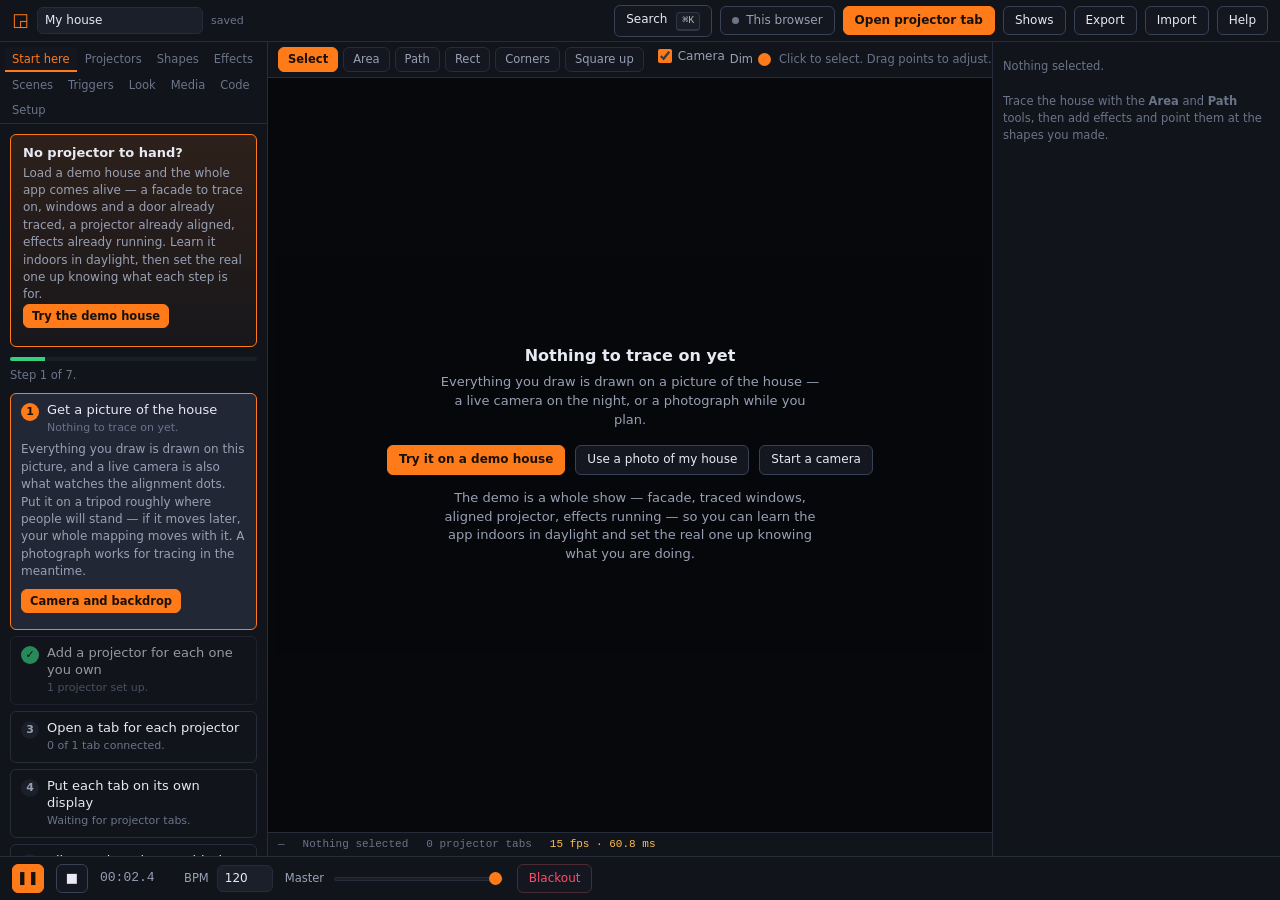
==== index.html @ 7e485ce9 "Unsaved changes to a scene now say so, and ask before going A scene is a saved look, and everything " ====
<!doctype html>
<html lang="en">
  <head>
    <meta charset="utf-8" />
    <meta name="viewport" content="width=device-width, initial-scale=1" />
    <title>Facade Mapper — projection mapping in the browser</title>
    <meta
      name="description"
      content="Browser-based projection mapping for buildings. Multiple projectors via tabs, camera auto-alignment, programmable effects and path animations."
    />
    <link rel="icon" href="data:image/svg+xml,<svg xmlns='http://www.w3.org/2000/svg' viewBox='0 0 100 100'><text y='.9em' font-size='90'>🎃</text></svg>" />
    <link rel="stylesheet" href="css/base.css" />
    <link rel="stylesheet" href="css/control.css" />
  </head>
  <body class="control-body">
    <header class="app-bar">
      <div class="app-bar-left">
        <span class="logo" aria-hidden="true">◲</span>
        <input
          id="projectName"
          class="project-name"
          type="text"
          value="My house"
          aria-label="Show name"
          spellcheck="false"
        />
        <span id="saveState" class="save-state" title="Saved to this browser's local storage">saved</span>
      </div>

      <div class="app-bar-right">
        <button type="button" id="btnPalette" class="btn" title="Search everything (Ctrl+K)">
          Search <kbd class="kbd-hint">⌘K</kbd>
        </button>
        <button type="button" id="btnLink" class="btn link-pill" data-link="checking" title="Bring a phone or a second laptop onto this show">
          <span class="link-dot" aria-hidden="true"></span><span id="linkLabel">Devices</span>
        </button>
        <button type="button" id="btnOpenProjector" class="btn primary">Open projector tab</button>
        <button type="button" id="btnShows" class="btn">Shows</button>
        <button type="button" id="btnExport" class="btn">Export</button>
        <button type="button" id="btnImport" class="btn">Import</button>
        <button type="button" id="btnHelp" class="btn">Help</button>
        <input type="file" id="importFile" accept=".json,application/json" hidden />
      </div>
    </header>

    <main class="workspace">
      <!-- ---------------------------------------------------------- -->
      <aside class="panel panel-left" id="leftPanel">
        <nav class="panel-tabs" role="tablist" aria-label="Editor sections">
          <button type="button" class="panel-tab active" data-panel="start" role="tab">Start here</button>
          <button type="button" class="panel-tab" data-panel="projectors" role="tab">Projectors</button>
          <button type="button" class="panel-tab" data-panel="shapes" role="tab">Shapes</button>
          <button type="button" class="panel-tab" data-panel="layers" role="tab">Effects</button>
          <button type="button" class="panel-tab" data-panel="scenes" role="tab">Scenes</button>
          <button type="button" class="panel-tab" data-panel="triggers" role="tab">Triggers</button>
          <button type="button" class="panel-tab" data-panel="look" role="tab">Look</button>
          <button type="button" class="panel-tab" data-panel="media" role="tab">Media</button>
          <button type="button" class="panel-tab" data-panel="code" role="tab">Code</button>
          <button type="button" class="panel-tab" data-panel="settings" role="tab">Setup</button>
        </nav>

        <div class="panel-body">
          <section class="panel-page active" data-page="start">
            <div id="setupGuide" class="setup-guide"></div>
          </section>

          <section class="panel-page" data-page="projectors">
            <div class="panel-actions">
              <button type="button" class="btn small" id="btnAddProjector">Add projector</button>
              <button type="button" class="btn small" id="btnRollCall">Refresh tabs</button>
              <button type="button" class="btn small" id="btnAutoBlend" hidden>Blend overlaps</button>
            </div>
            <div id="projectorList" class="list"></div>
            <div class="panel-note" id="calibrationNote"></div>
          </section>

          <section class="panel-page" data-page="shapes">
            <div class="panel-actions">
              <button type="button" class="btn small" id="btnAddRect">Rectangle</button>
              <button type="button" class="btn small" id="btnDuplicateShape">Duplicate</button>
              <button type="button" class="btn small danger" id="btnDeleteShape">Delete</button>
            </div>
            <div class="filter-row">
              <input type="search" id="shapeFilter" placeholder="Filter shapes or tags…" aria-label="Filter shapes" />
            </div>
            <div id="shapeList" class="list"></div>
          </section>

          <section class="panel-page" data-page="layers">
            <div class="panel-actions">
              <button type="button" class="btn small primary" id="btnAddLayer">Add effect</button>
              <button type="button" class="btn small" id="btnDuplicateLayer">Duplicate</button>
              <button type="button" class="btn small danger" id="btnDeleteLayer">Delete</button>
              <button type="button" class="btn small danger" id="btnClearLayers">Clear all</button>
            </div>
            <div class="panel-actions" id="presetActions"></div>
            <p class="panel-note">
              Click to select, <kbd>Ctrl</kbd>-click to add, <kbd>Shift</kbd>-click for a range,
              <kbd>Backspace</kbd> to delete them.
            </p>
            <div id="layerList" class="list"></div>
          </section>

          <section class="panel-page" data-page="scenes">
            <div class="panel-actions">
              <button type="button" class="btn small primary" id="btnCaptureScene">Save current as scene</button>
            </div>
            <div id="sceneList" class="list"></div>
            <h3 class="panel-heading">Unattended playlist</h3>
            <div id="playlist" class="list compact"></div>
            <div class="panel-actions">
              <button type="button" class="btn small" id="btnPlaylistAdd">Add scene to playlist</button>
              <label class="inline-check"><input type="checkbox" id="playlistLoop" checked /> Loop</label>
              <label class="inline-check"><input type="checkbox" id="playlistShuffle" /> Shuffle</label>
            </div>
            <button type="button" class="btn" id="btnRunShow">Run show</button>
          </section>

          <section class="panel-page" data-page="triggers">
            <p class="panel-note">
              A trigger jumps to a scene, holds it for a few seconds and then puts back whatever was
              playing. Point <strong>motion</strong> at the path and the house reacts when somebody
              walks up it.
            </p>
            <div class="panel-actions">
              <button type="button" class="btn small primary" id="btnAddTrigger">Add trigger</button>
              <button type="button" class="btn small danger" id="btnDeleteTrigger">Delete</button>
            </div>
            <div id="triggerList" class="list"></div>
            <div id="motionStatus" class="panel-note"></div>
          </section>

          <section class="panel-page" data-page="look">
            <p class="panel-note">
              Bloom and grading are applied by every projector identically, after all the effects.
              This is what makes light look like it is falling on brickwork rather than pasted onto it.
            </p>
            <h3 class="panel-heading">Presets</h3>
            <div class="panel-actions" id="gradePresets"></div>
            <div id="gradeControls"></div>
          </section>

          <section class="panel-page" data-page="media">
            <div class="panel-actions">
              <button type="button" class="btn small primary" id="btnAddMedia">Add video, image or sound…</button>
              <input type="file" id="mediaFile" accept="video/*,image/*,audio/*" multiple hidden />
            </div>
            <p class="panel-note">
              Files stay on this machine, stored in the browser. Every projector tab reads video and
              images from the same local store, so nothing is uploaded and nothing is re-encoded.
              Sounds play from this tab only — pick them from a trigger.
            </p>
            <div id="mediaList" class="list"></div>
            <div id="storageInfo" class="panel-note"></div>
          </section>

          <section class="panel-page" data-page="code">
            <div class="panel-actions">
              <button type="button" class="btn small primary" id="btnNewEffect">New effect</button>
              <button type="button" class="btn small" id="btnDeleteEffect">Delete</button>
              <button type="button" class="btn small" id="btnEffectDocs">API reference</button>
            </div>
            <select id="effectPicker" class="select-full" aria-label="Custom effect"></select>
            <div class="code-wrap">
              <div class="code-gutter" id="codeGutter" aria-hidden="true"></div>
              <textarea
                id="codeEditor"
                class="code-editor"
                spellcheck="false"
                autocomplete="off"
                autocapitalize="off"
                aria-label="Effect source code"
              ></textarea>
            </div>
            <div class="code-status" id="codeStatus"></div>
            <div class="panel-actions">
              <button type="button" class="btn small primary" id="btnApplyCode">Apply (Ctrl+Enter)</button>
              <span class="panel-note inline" id="codeHint">Changes go live in every projector tab.</span>
            </div>
          </section>

          <section class="panel-page" data-page="settings">
            <h3 class="panel-heading">Camera</h3>
            <select id="cameraSelect" class="select-full" aria-label="Camera"></select>
            <div class="panel-actions">
              <button type="button" class="btn small primary" id="btnStartCamera">Start camera</button>
              <button type="button" class="btn small" id="btnStopCamera">Stop</button>
            </div>
            <div class="panel-actions">
              <button type="button" class="btn small" id="btnFreeze">Capture still to trace</button>
              <button type="button" class="btn small" id="btnClearStill">Clear still</button>
            </div>
            <div id="cameraInfo" class="panel-note"></div>

            <h3 class="panel-heading">Backdrop</h3>
            <p class="panel-note">
              No camera to hand? Trace on a photograph instead. Take it from where the camera will
              stand on the night and the shapes will land close enough to nudge into place.
            </p>
            <div class="panel-actions">
              <button type="button" class="btn small" id="btnUsePhoto">Use a photo of the house…</button>
              <input type="file" id="photoFile" accept="image/*" hidden />
            </div>

            <h3 class="panel-heading">Square up the wall</h3>
            <p class="panel-note">
              The camera sees the wall at an angle, and anything the app generates — brickwork,
              grids, anything that tiles — inherits that angle. Mark something you know is
              rectangular and say what shape it really is, and generated texture becomes uniform
              on the building instead of on the picture.
            </p>
            <div class="panel-actions">
              <button type="button" class="btn small" id="btnSquareWall">Mark a rectangle…</button>
              <button type="button" class="btn small danger" id="btnClearSquare" hidden>Remove</button>
            </div>
            <div id="squareFields" hidden>
              <label class="field"><span>Width</span><input type="number" id="squareW" min="0.01" step="0.1" value="1" /></label>
              <label class="field"><span>Height</span><input type="number" id="squareH" min="0.01" step="0.1" value="1" /></label>
              <p class="panel-note">
                Any units you like, as long as both are the same — metres, bricks, courses, panes.
                Only the ratio matters.
              </p>
              <div class="panel-actions">
                <button type="button" class="btn small primary" id="btnApplySquare">Apply</button>
                <button type="button" class="btn small" id="btnCancelSquare">Cancel</button>
              </div>
            </div>
            <div id="squareNote" class="panel-note"></div>

            <h3 class="panel-heading">Depth scan</h3>
            <p class="panel-note">
              Walk round the front of the house with a scanning app — Polycam, Scaniverse,
              anything that exports a .glb — and the app can find the windows itself and light
              the building’s real surface instead of painting on it. Export with compression
              turned off.
            </p>
            <div class="panel-actions">
              <button type="button" class="btn small" id="btnImportScan">Import a 3D scan…</button>
              <input type="file" id="scanFile" accept=".glb,.gltf,model/gltf-binary,model/gltf+json" hidden />
              <button type="button" class="btn small danger" id="btnClearScan" hidden>Remove</button>
            </div>
            <div id="scanFields" hidden>
              <div class="panel-actions">
                <button type="button" class="btn small" id="btnPlaceScan">Place it on the camera view…</button>
              </div>
              <div id="scanPlaceFields" hidden>
                <p class="panel-note">
                  Point at the same thing in both pictures. The scan’s own corners are blank
                  render and sky with nothing to line them up against, and a scan that stops
                  short of the roof has its top edge across the middle of the house — so
                  features are the only reliable thing to aim at.
                </p>
                <p id="scanPlaceStep" class="panel-note"></p>
                <div class="panel-actions">
                  <button type="button" class="btn small" id="btnScanAddPair">Point at a feature</button>
                  <button type="button" class="btn small" id="btnScanUndoPair" hidden>Undo last</button>
                </div>
                <div class="panel-actions">
                  <button type="button" class="btn small primary" id="btnApplyScanPlace">Apply</button>
                  <button type="button" class="btn small" id="btnCancelScanPlace">Cancel</button>
                </div>
              </div>
              <label class="field">
                <span>Relief</span>
                <input type="range" id="scanThreshold" min="4" max="90" step="1" value="20" />
              </label>
              <p class="panel-note">
                How far out of the wall something has to stand before it counts as a feature,
                in millimetres. Twenty clears brickwork and render; a window reveal gives you
                fifty to a hundred.
              </p>
              <div class="panel-actions">
                <button type="button" class="btn small primary" id="btnTraceScan">Trace shapes from the scan</button>
              </div>
            </div>
            <div id="scanNote" class="panel-note"></div>

            <h3 class="panel-heading">The sound of the show</h3>
            <p class="panel-note">
              Water lapping, legs skittering, thunder on the flash. Synthesised
              from whatever layers are on, and played here — this is the machine
              with the speakers. Each layer's own level is under it in the
              inspector and on the remote; where several layers make the same
              noise, one of them carries it and holds the fader.
            </p>
            <label class="inline-check"><input type="checkbox" id="soundEnabled" /> Play the ambience</label>
            <label class="field"><span>Volume</span><input type="range" id="soundMaster" min="0" max="1" step="0.01" value="0.7" /></label>

            <h3 class="panel-heading">Audio reactivity</h3>
            <label class="inline-check"><input type="checkbox" id="audioEnabled" /> Use microphone</label>
            <label class="field"><span>Gain</span><input type="range" id="audioGain" min="0.1" max="8" step="0.1" value="1" /></label>
            <div id="audioMeter" class="meter"><span></span></div>

            <h3 class="panel-heading">Display</h3>
            <label class="inline-check"><input type="checkbox" id="showSafeArea" checked /> Show projector coverage outlines</label>
            <label class="inline-check"><input type="checkbox" id="showShapeNames" checked /> Show shape names</label>
            <label class="inline-check"><input type="checkbox" id="showPreviewRender" checked /> Show effects in preview</label>

            <h3 class="panel-heading">Nightly schedule</h3>
            <label class="inline-check"><input type="checkbox" id="scheduleEnabled" /> Run to a schedule</label>
            <label class="field"><span>On at</span><input type="text" id="scheduleOn" value="18:00" placeholder="18:00" /></label>
            <label class="field"><span>Off at</span><input type="text" id="scheduleOff" value="22:30" placeholder="22:30" /></label>
            <div class="tag-picker" id="scheduleDays"></div>
            <div id="scheduleNote" class="panel-note"></div>

            <h3 class="panel-heading">Storage</h3>
            <div id="storageDetail" class="panel-note"></div>
            <div class="panel-actions">
              <button type="button" class="btn small danger" id="btnResetProject">Start a new show</button>
            </div>
          </section>
        </div>
      </aside>

      <!-- ---------------------------------------------------------- -->
      <section class="stage">
        <div class="stage-toolbar">
          <div class="tool-group" role="group" aria-label="Tools">
            <button type="button" class="tool active" data-tool="select" title="Select and edit (V)">Select</button>
            <button type="button" class="tool" data-tool="polygon" title="Draw a closed area (P)">Area</button>
            <button type="button" class="tool" data-tool="path" title="Draw an open path (L)">Path</button>
            <button type="button" class="tool" data-tool="rect" title="Drag a rectangle (R)">Rect</button>
            <button type="button" class="tool" data-tool="corners" title="Set projector corners by hand (C)">Corners</button>
            <button type="button" class="tool" data-tool="square" title="Square up the wall (W)">Square up</button>
          </div>
          <div class="tool-group">
            <label class="inline-check" title="Show the live camera instead of the captured still"><input type="checkbox" id="toggleCamera" checked /> Camera</label>
            <label class="field inline"><span>Dim</span><input type="range" id="cameraDim" min="0" max="1" step="0.01" value="0.45" /></label>
          </div>
          <div class="tool-group right">
            <span id="stageHint" class="stage-hint"></span>
          </div>
        </div>

        <div class="stage-canvas-wrap" id="stageWrap">
          <canvas id="stage"></canvas>
          <div id="stageEmpty" class="stage-empty">
            <h2>Nothing to trace on yet</h2>
            <p>
              Everything you draw is drawn on a picture of the house — a live camera on the night, or
              a photograph while you plan.
            </p>
            <div class="stage-empty-actions">
              <button type="button" class="btn primary" id="btnEmptyDemo">Try it on a demo house</button>
              <button type="button" class="btn" id="btnEmptyPhoto">Use a photo of my house</button>
              <button type="button" class="btn" id="btnEmptyCamera">Start a camera</button>
            </div>
            <p class="muted">
              The demo is a whole show — facade, traced windows, aligned projector, effects running —
              so you can learn the app indoors in daylight and set the real one up knowing what you
              are doing.
            </p>
          </div>
        </div>

        <div class="stage-status">
          <span id="stageCoords">—</span>
          <span id="stageSelection">Nothing selected</span>
          <span id="stagePeers">0 projector tabs</span>
          <span id="stageFps" title="Preview frame rate and the time the render itself takes">—</span>
        </div>
      </section>

      <!-- ---------------------------------------------------------- -->
      <aside class="panel panel-right">
        <div class="panel-body" id="inspector">
          <p class="panel-note">Select a shape, effect or projector to edit it.</p>
        </div>
      </aside>
    </main>

    <footer class="transport">
      <button type="button" class="btn transport-btn" id="btnPlay" title="Play / pause (Space)">▶</button>
      <button type="button" class="btn transport-btn" id="btnStop" title="Stop and rewind">■</button>
      <span class="time" id="showTime">00:00.0</span>
      <label class="field inline"><span>BPM</span><input type="number" id="bpm" min="20" max="300" step="1" value="120" /></label>
      <label class="field inline grow"><span>Master</span><input type="range" id="master" min="0" max="1" step="0.01" value="1" /></label>
      <button type="button" class="btn danger" id="btnBlackout" title="Blackout everything (B)">Blackout</button>
      <!--
        Only here while there is something to save.

        A scene is a saved look, and everything you do to a layer changes the
        live one away from what was stored. That was visible as a small chip in
        a panel you may not have open, and it went away silently the moment you
        pressed another scene. This is in the transport, where the scene
        buttons already are, so the thing you are about to lose is next to the
        button that would lose it.
      -->
      <button type="button" class="btn primary scene-save" id="btnSaveScene" hidden></button>
      <div class="scene-buttons" id="sceneButtons"></div>
    </footer>

    <!--
      Asked before a scene change throws work away.

      Three answers rather than two, because the useful one is neither "yes"
      nor "no": almost always you meant to keep the changes and simply had not
      pressed anything yet. Escape and the backdrop both mean "stay", which is
      the answer that loses nothing.
    -->
    <dialog id="sceneGuardDialog" class="dialog">
      <div class="dialog-body">
        <h2 id="sceneGuardTitle">Unsaved changes</h2>
        <p id="sceneGuardText"></p>
        <div class="panel-actions">
          <button type="button" class="btn primary" id="btnSceneGuardSave">Save and switch</button>
          <button type="button" class="btn" id="btnSceneGuardDiscard">Switch and lose them</button>
          <button type="button" class="btn" id="btnSceneGuardStay">Stay here</button>
        </div>
      </div>
    </dialog>

    <dialog id="helpDialog" class="dialog dialog-wide">
      <div class="dialog-body" id="helpBody"></div>
      <form method="dialog"><button class="btn">Close</button></form>
    </dialog>

    <dialog id="effectDialog" class="dialog dialog-wide">
      <div class="dialog-body" id="effectDialogBody"></div>
      <form method="dialog" class="dialog-actions"><button class="btn">Close</button></form>
    </dialog>

    <dialog id="linkDialog" class="dialog">
      <h2>Devices</h2>
      <div id="linkBody" class="link-body"></div>
      <form method="dialog" class="dialog-actions"><button class="btn">Close</button></form>
    </dialog>

    <dialog id="showsDialog" class="dialog">
      <h2>Saved shows</h2>
      <div id="showsList" class="list"></div>
      <form method="dialog" class="dialog-actions">
        <button class="btn" value="new" id="btnNewShow" type="button">New show</button>
        <button class="btn">Close</button>
      </form>
    </dialog>

    <dialog id="paletteDialog" class="dialog palette">
      <input
        type="text"
        id="paletteInput"
        class="palette-input"
        placeholder="Add an effect, jump to a shape, black the show out…"
        aria-label="Search commands"
        spellcheck="false"
        autocomplete="off"
      />
      <div id="paletteList" class="palette-list" role="listbox"></div>
      <p class="palette-foot">
        <kbd>↑</kbd><kbd>↓</kbd> to move · <kbd>Enter</kbd> to run · <kbd>Esc</kbd> to close
      </p>
    </dialog>

    <div id="toast" class="toast" hidden></div>

    <script type="module" src="js/control/app.js"></script>
  </body>
</html>
---- css/base.css ----
/* Shared reset, tokens and controls.
   Dark by default and permanently so: this app is used at night, standing
   outside, next to a projector. A light theme would be actively unhelpful. */

:root {
  color-scheme: dark;

  --bg: #0c0e13;
  --bg-raised: #14171f;
  --bg-panel: #11141b;
  --bg-input: #1b1f29;
  --bg-hover: #222735;
  --line: #262c3a;
  --line-strong: #384156;

  --text: #e7eaf2;
  --text-dim: #98a0b4;
  --text-faint: #6b7488;

  --accent: #ff7a18;
  --accent-dim: #b8560f;
  --accent-2: #4cc2ff;
  --good: #35d07f;
  --warn: #ffc14d;
  --bad: #ff4d6a;

  --radius: 6px;
  --radius-lg: 10px;
  --font: system-ui, -apple-system, "Segoe UI", Roboto, "Helvetica Neue", sans-serif;
  --mono: "SF Mono", "Cascadia Mono", ui-monospace, Consolas, "Courier New", monospace;
}

* {
  box-sizing: border-box;
}

/* Several overlays below set `display: grid`, which outranks the user-agent
   rule for [hidden]. Without this they can never actually be hidden. */
[hidden] {
  display: none !important;
}

html,
body {
  margin: 0;
  height: 100%;
}

body {
  background: var(--bg);
  color: var(--text);
  font-family: var(--font);
  font-size: 13px;
  line-height: 1.45;
  overflow: hidden;
}

h1, h2, h3 {
  margin: 0 0 0.5em;
  font-weight: 600;
  line-height: 1.2;
}

h1 { font-size: 20px; }
h2 { font-size: 16px; }
h3 { font-size: 12px; }

p { margin: 0 0 0.75em; }
p:last-child { margin-bottom: 0; }

a { color: var(--accent-2); }

kbd {
  display: inline-block;
  padding: 1px 5px;
  border: 1px solid var(--line-strong);
  border-bottom-width: 2px;
  border-radius: 4px;
  background: var(--bg-input);
  font-family: var(--mono);
  font-size: 11px;
  line-height: 1.4;
}

code {
  font-family: var(--mono);
  font-size: 0.92em;
  background: var(--bg-input);
  padding: 1px 4px;
  border-radius: 3px;
}

pre {
  background: var(--bg-input);
  border: 1px solid var(--line);
  border-radius: var(--radius);
  padding: 10px 12px;
  overflow-x: auto;
  font-family: var(--mono);
  font-size: 11.5px;
  line-height: 1.5;
}

pre code {
  background: none;
  padding: 0;
}

/* ------------------------------------------------------------------ */
/* Buttons                                                             */
/* ------------------------------------------------------------------ */

.btn {
  appearance: none;
  border: 1px solid var(--line-strong);
  background: var(--bg-raised);
  color: var(--text);
  font: inherit;
  font-size: 12px;
  padding: 5px 11px;
  border-radius: var(--radius);
  cursor: pointer;
  white-space: nowrap;
  transition: background 0.12s, border-color 0.12s;
}

.btn:hover:not(:disabled) {
  background: var(--bg-hover);
  border-color: #4a5468;
}

.btn:active:not(:disabled) { transform: translateY(1px); }

.btn:disabled {
  opacity: 0.4;
  cursor: not-allowed;
}

.btn.primary {
  background: var(--accent);
  border-color: var(--accent);
  color: #17110a;
  font-weight: 600;
}

.btn.primary:hover:not(:disabled) { background: #ff8c35; border-color: #ff8c35; }

.btn.danger { color: var(--bad); border-color: #4a2b34; }
.btn.danger:hover:not(:disabled) { background: #2a161c; }

.btn.small { padding: 3px 8px; font-size: 11.5px; }

.btn.active {
  background: var(--accent);
  border-color: var(--accent);
  color: #17110a;
}

/* ------------------------------------------------------------------ */
/* Form controls                                                       */
/* ------------------------------------------------------------------ */

input[type="text"],
input[type="search"],
input[type="number"],
select,
textarea {
  appearance: none;
  background: var(--bg-input);
  border: 1px solid var(--line);
  color: var(--text);
  border-radius: var(--radius);
  font: inherit;
  font-size: 12px;
  padding: 4px 7px;
  width: 100%;
  min-width: 0;
}

input:focus-visible,
select:focus-visible,
textarea:focus-visible,
button:focus-visible {
  outline: 2px solid var(--accent-2);
  outline-offset: 1px;
}

select {
  padding-right: 22px;
  background-image: linear-gradient(45deg, transparent 50%, var(--text-dim) 50%),
    linear-gradient(135deg, var(--text-dim) 50%, transparent 50%);
  background-position: calc(100% - 12px) 52%, calc(100% - 7px) 52%;
  background-size: 5px 5px;
  background-repeat: no-repeat;
}

input[type="color"] {
  appearance: none;
  width: 34px;
  height: 24px;
  padding: 2px;
  border: 1px solid var(--line);
  border-radius: var(--radius);
  background: var(--bg-input);
  cursor: pointer;
}

input[type="color"]::-webkit-color-swatch-wrapper { padding: 0; }
input[type="color"]::-webkit-color-swatch { border: none; border-radius: 3px; }

input[type="range"] {
  appearance: none;
  width: 100%;
  height: 18px;
  background: none;
  cursor: pointer;
}

input[type="range"]::-webkit-slider-runnable-track {
  height: 4px;
  border-radius: 2px;
  background: var(--bg-input);
  border: 1px solid var(--line);
}

input[type="range"]::-webkit-slider-thumb {
  appearance: none;
  width: 13px;
  height: 13px;
  margin-top: -5.5px;
  border-radius: 50%;
  background: var(--accent);
  border: none;
}

input[type="range"]::-moz-range-track {
  height: 4px;
  border-radius: 2px;
  background: var(--bg-input);
  border: 1px solid var(--line);
}

input[type="range"]::-moz-range-thumb {
  width: 13px;
  height: 13px;
  border-radius: 50%;
  background: var(--accent);
  border: none;
}

input[type="checkbox"] {
  accent-color: var(--accent);
  width: 14px;
  height: 14px;
  margin: 0;
}

.field {
  display: flex;
  align-items: center;
  gap: 8px;
  margin-bottom: 6px;
}

.field > span {
  flex: 0 0 92px;
  color: var(--text-dim);
  font-size: 11.5px;
}

.field.inline { margin-bottom: 0; }
.field.inline > span { flex: 0 0 auto; }
.field.grow { flex: 1 1 auto; min-width: 120px; }

.inline-check {
  display: flex;
  align-items: center;
  gap: 6px;
  margin-bottom: 6px;
  color: var(--text-dim);
  font-size: 12px;
  cursor: pointer;
  user-select: none;
}

.select-full { margin-bottom: 8px; }

/* A select that sits in a row of buttons and matches their height. */
.select-inline {
  flex: 1 1 auto;
  min-width: 0;
  padding: 4px 6px;
  font-size: 12px;
}

/* ------------------------------------------------------------------ */
/* Lists                                                               */
/* ------------------------------------------------------------------ */

.list {
  display: flex;
  flex-direction: column;
  gap: 3px;
  margin-bottom: 10px;
}

.list-item {
  display: flex;
  align-items: center;
  gap: 7px;
  padding: 6px 8px;
  background: var(--bg-raised);
  border: 1px solid transparent;
  border-radius: var(--radius);
  cursor: pointer;
  min-height: 30px;
}

.list-item:hover { background: var(--bg-hover); }

.list-item.selected {
  border-color: var(--accent);
  background: #241a11;
}

.list-item .item-title {
  flex: 1 1 auto;
  overflow: hidden;
  text-overflow: ellipsis;
  white-space: nowrap;
}

.list-item .item-sub {
  color: var(--text-faint);
  font-size: 11px;
  white-space: nowrap;
}

.list.compact .list-item { padding: 3px 7px; min-height: 24px; }

.chip {
  display: inline-block;
  padding: 0 6px;
  border-radius: 99px;
  background: var(--bg-input);
  border: 1px solid var(--line);
  color: var(--text-dim);
  font-size: 10.5px;
  line-height: 16px;
}

.chip.on { border-color: var(--accent); color: var(--accent); }
.chip.good { border-color: var(--good); color: var(--good); }
.chip.warn { border-color: var(--warn); color: var(--warn); }
.chip.bad { border-color: var(--bad); color: var(--bad); }

.icon-btn {
  appearance: none;
  background: none;
  border: none;
  color: var(--text-faint);
  cursor: pointer;
  padding: 2px 4px;
  border-radius: 4px;
  font-size: 13px;
  line-height: 1;
}

.icon-btn:hover { color: var(--text); background: var(--bg-input); }
.icon-btn.on { color: var(--accent); }

/* ------------------------------------------------------------------ */
/* Dialog + toast                                                      */
/* ------------------------------------------------------------------ */

.dialog {
  background: var(--bg-panel);
  color: var(--text);
  border: 1px solid var(--line-strong);
  border-radius: var(--radius-lg);
  padding: 18px;
  max-width: min(820px, 92vw);
  max-height: 86vh;
  overflow: auto;
}

.dialog::backdrop { background: rgba(0, 0, 0, 0.65); }

.dialog-actions {
  display: flex;
  gap: 8px;
  justify-content: flex-end;
  margin-top: 12px;
}

.toast {
  position: fixed;
  left: 50%;
  bottom: 64px;
  transform: translateX(-50%);
  background: var(--bg-raised);
  border: 1px solid var(--line-strong);
  border-left: 3px solid var(--accent);
  border-radius: var(--radius);
  padding: 8px 14px;
  max-width: 60vw;
  z-index: 100;
  box-shadow: 0 8px 28px rgba(0, 0, 0, 0.5);
}

.toast.bad { border-left-color: var(--bad); }
.toast.good { border-left-color: var(--good); }

.panel-note {
  color: var(--text-faint);
  font-size: 11.5px;
  line-height: 1.5;
  margin: 6px 0 10px;
}

.panel-note.inline { margin: 0; align-self: center; }

.muted { color: var(--text-faint); }

.meter {
  height: 6px;
  background: var(--bg-input);
  border: 1px solid var(--line);
  border-radius: 3px;
  overflow: hidden;
  margin-bottom: 10px;
}

/*
 * Driven by transform, not width.
 *
 * The microphone updates this thirty times a second, and animating `width`
 * makes each of those a layout of the whole panel. `scaleX` is handled by the
 * compositor and touches neither layout nor paint — the same bar, for none of
 * the cost, on the one screen you are most likely to be watching while you set
 * an audio-reactive effect up.
 */
.meter > span {
  display: block;
  height: 100%;
  width: 100%;
  transform: scaleX(0);
  transform-origin: left center;
  background: linear-gradient(90deg, var(--good), var(--warn), var(--bad));
  transition: transform 0.06s linear;
  will-change: transform;
}

::-webkit-scrollbar { width: 10px; height: 10px; }
::-webkit-scrollbar-track { background: transparent; }
::-webkit-scrollbar-thumb { background: #2b3242; border-radius: 5px; border: 2px solid var(--bg-panel); }
::-webkit-scrollbar-thumb:hover { background: #3a4356; }

/* A status chip in a list row must not push the row into two lines. */
.list-item .chip { flex: none; white-space: nowrap; }
---- css/control.css ----
/* Control tab layout: fixed bars top and bottom, three columns between. */

.control-body {
  display: grid;
  grid-template-rows: 42px 1fr 44px;
  height: 100dvh;
}

/* ------------------------------------------------------------------ */
/* App bar                                                             */
/* ------------------------------------------------------------------ */

.app-bar {
  display: flex;
  align-items: center;
  justify-content: space-between;
  gap: 12px;
  padding: 0 12px;
  background: var(--bg-panel);
  border-bottom: 1px solid var(--line);
}

.app-bar-left,
.app-bar-right {
  display: flex;
  align-items: center;
  gap: 8px;
  min-width: 0;
}

.logo {
  color: var(--accent);
  font-size: 18px;
  line-height: 1;
}

.project-name {
  width: 200px;
  background: transparent;
  border-color: transparent;
  font-weight: 600;
  font-size: 13px;
}

.project-name:hover { border-color: var(--line); }

.save-state {
  color: var(--text-faint);
  font-size: 11px;
  min-width: 60px;
}

.save-state.dirty { color: var(--warn); }

/* ------------------------------------------------------------------ */
/* Workspace                                                           */
/* ------------------------------------------------------------------ */

.workspace {
  display: grid;
  grid-template-columns: 268px 1fr 288px;
  min-height: 0;
  overflow: hidden;
}

.panel {
  display: flex;
  flex-direction: column;
  background: var(--bg-panel);
  min-height: 0;
  overflow: hidden;
}

.panel-left { border-right: 1px solid var(--line); }
.panel-right { border-left: 1px solid var(--line); }

.panel-tabs {
  display: flex;
  flex-wrap: wrap;
  gap: 1px;
  padding: 5px 5px 0;
  border-bottom: 1px solid var(--line);
}

.panel-tab {
  appearance: none;
  border: none;
  background: none;
  color: var(--text-faint);
  font: inherit;
  font-size: 11.5px;
  padding: 4px 7px;
  border-radius: 4px 4px 0 0;
  cursor: pointer;
}

.panel-tab:hover { color: var(--text); background: var(--bg-raised); }

.panel-tab.active {
  color: var(--accent);
  background: var(--bg-raised);
  box-shadow: inset 0 -2px 0 var(--accent);
}

.panel-body {
  flex: 1 1 auto;
  overflow-y: auto;
  padding: 10px;
  min-height: 0;
}

.panel-page { display: none; }
.panel-page.active { display: block; }

.panel-actions {
  display: flex;
  flex-wrap: wrap;
  gap: 5px;
  margin-bottom: 8px;
  align-items: center;
}

.panel-heading {
  color: var(--text-faint);
  text-transform: uppercase;
  letter-spacing: 0.07em;
  font-size: 10.5px;
  margin: 14px 0 6px;
  padding-bottom: 4px;
  border-bottom: 1px solid var(--line);
}

.panel-heading:first-child { margin-top: 0; }

.filter-row { margin-bottom: 8px; }

/* ------------------------------------------------------------------ */
/* Stage                                                               */
/* ------------------------------------------------------------------ */

.stage {
  display: grid;
  grid-template-rows: 36px 1fr 24px;
  min-width: 0;
  min-height: 0;
  background: #07080b;
}

.stage-toolbar {
  display: flex;
  align-items: center;
  gap: 14px;
  padding: 0 10px;
  background: var(--bg-panel);
  border-bottom: 1px solid var(--line);
  overflow-x: auto;
}

.tool-group {
  display: flex;
  align-items: center;
  gap: 5px;
}

.tool-group.right { margin-left: auto; }

.tool {
  appearance: none;
  border: 1px solid var(--line);
  background: var(--bg-raised);
  color: var(--text-dim);
  font: inherit;
  font-size: 11.5px;
  padding: 3px 9px;
  border-radius: var(--radius);
  cursor: pointer;
  white-space: nowrap;
}

.tool:hover { background: var(--bg-hover); color: var(--text); }

.tool.active {
  background: var(--accent);
  border-color: var(--accent);
  color: #17110a;
  font-weight: 600;
}

.stage-hint {
  color: var(--text-faint);
  font-size: 11.5px;
  white-space: nowrap;
}

.stage-canvas-wrap {
  position: relative;
  min-height: 0;
  overflow: hidden;
  display: grid;
  place-items: center;
}

#stage {
  display: block;
  max-width: 100%;
  max-height: 100%;
  cursor: crosshair;
  background: #000;
  touch-action: none;
}

#stage.tool-select { cursor: default; }
#stage.dragging { cursor: grabbing; }

.stage-empty {
  position: absolute;
  inset: 0;
  display: grid;
  align-content: center;
  justify-items: center;
  text-align: center;
  padding: 40px;
  background: rgba(7, 8, 11, 0.92);
  pointer-events: none;
}

.stage-empty p { max-width: 46ch; color: var(--text-dim); }

/* The overlay ignores pointer events so it can never swallow a stray click on
   the canvas; the buttons have to opt back in. */
.stage-empty-actions {
  display: flex;
  flex-wrap: wrap;
  justify-content: center;
  gap: 10px;
  margin: 6px 0 14px;
  pointer-events: auto;
}

.stage-status .warn { color: var(--warn); }

.stage-status {
  display: flex;
  align-items: center;
  gap: 18px;
  padding: 0 10px;
  background: var(--bg-panel);
  border-top: 1px solid var(--line);
  color: var(--text-faint);
  font-size: 11px;
  font-family: var(--mono);
  overflow: hidden;
  white-space: nowrap;
}

/* ------------------------------------------------------------------ */
/* Transport                                                           */
/* ------------------------------------------------------------------ */

.transport {
  display: flex;
  align-items: center;
  gap: 12px;
  padding: 0 12px;
  background: var(--bg-panel);
  border-top: 1px solid var(--line);
  overflow-x: auto;
}

.transport-btn {
  width: 32px;
  padding: 4px 0;
  text-align: center;
  font-size: 13px;
}

.transport .time {
  font-family: var(--mono);
  font-size: 13px;
  min-width: 72px;
  color: var(--text-dim);
}

.transport #bpm { width: 56px; }
.transport .field.grow { max-width: 220px; }

.scene-buttons {
  display: flex;
  gap: 4px;
  margin-left: auto;
  align-items: center;
}

.scene-btn {
  appearance: none;
  border: 1px solid var(--line-strong);
  background: var(--bg-raised);
  color: var(--text-dim);
  font: inherit;
  font-size: 11.5px;
  padding: 3px 9px;
  border-radius: var(--radius);
  cursor: pointer;
  max-width: 150px;
  overflow: hidden;
  text-overflow: ellipsis;
  white-space: nowrap;
}

.scene-btn.active {
  background: var(--accent-2);
  border-color: var(--accent-2);
  color: #06141c;
  font-weight: 600;
}

.scene-btn .hot {
  color: var(--text-faint);
  font-family: var(--mono);
  margin-right: 5px;
}

.scene-btn.active .hot { color: #06141c; }

/**
 * The live scene, changed since it was saved.
 *
 * A dot rather than a word: the buttons are already as wide as they are going
 * to get, and the thing being said is "there is something here", which a dot
 * says at a glance from across a dark garden.
 */
.scene-btn.edited { border-color: var(--warn, #ffb347); }

.scene-btn .edited-dot {
  color: var(--warn, #ffb347);
  margin-left: 5px;
  font-size: 14px;
  line-height: 0;
  vertical-align: middle;
}

.scene-btn.active .edited-dot { color: #06141c; }

/**
 * The save button, which is only ever on screen when pressing it would do
 * something. It sits ahead of the scene buttons, so the thing you are about to
 * lose is next to the button that would lose it.
 */
.scene-save {
  margin-left: auto;
  white-space: nowrap;
  max-width: 220px;
  overflow: hidden;
  text-overflow: ellipsis;
}

/* With the save button up it owns the gap, so the scenes sit beside it. */
.scene-save:not([hidden]) + .scene-buttons { margin-left: 8px; }

/* ------------------------------------------------------------------ */
/* Inspector                                                           */
/* ------------------------------------------------------------------ */

.inspector-title {
  display: flex;
  align-items: center;
  gap: 8px;
  margin-bottom: 10px;
}

.inspector-title input { font-weight: 600; }

.param-row {
  display: grid;
  grid-template-columns: 96px 1fr auto;
  align-items: center;
  gap: 6px;
  margin-bottom: 5px;
}

.param-row > label {
  color: var(--text-dim);
  font-size: 11.5px;
  overflow: hidden;
  text-overflow: ellipsis;
  white-space: nowrap;
}

.param-control {
  display: flex;
  align-items: center;
  gap: 6px;
  min-width: 0;
}

.param-value {
  font-family: var(--mono);
  font-size: 10.5px;
  color: var(--text-faint);
  min-width: 42px;
  text-align: right;
}

.bind-btn {
  appearance: none;
  border: 1px solid var(--line);
  background: var(--bg-input);
  color: var(--text-faint);
  border-radius: 4px;
  font-size: 10px;
  font-family: var(--mono);
  padding: 2px 4px;
  cursor: pointer;
  line-height: 1.3;
}

.bind-btn.bound {
  border-color: var(--accent-2);
  color: var(--accent-2);
}

.binding-editor {
  grid-column: 1 / -1;
  border: 1px solid var(--line-strong);
  border-left: 2px solid var(--accent-2);
  border-radius: var(--radius);
  padding: 8px;
  margin: 2px 0 8px;
  background: var(--bg-raised);
}

.binding-editor .field > span { flex-basis: 78px; }

.binding-expr {
  width: 100%;
  font-family: var(--mono);
  font-size: 11.5px;
  min-height: 46px;
  resize: vertical;
}

.tag-picker {
  display: flex;
  flex-wrap: wrap;
  gap: 4px;
  margin-bottom: 8px;
}

.tag-toggle {
  appearance: none;
  border: 1px solid var(--line);
  background: var(--bg-input);
  color: var(--text-faint);
  border-radius: 99px;
  font: inherit;
  font-size: 10.5px;
  padding: 1px 8px;
  cursor: pointer;
}

.tag-toggle.on {
  border-color: var(--accent);
  color: var(--accent);
  background: #241a11;
}

.target-list {
  max-height: 190px;
  overflow-y: auto;
  border: 1px solid var(--line);
  border-radius: var(--radius);
  padding: 5px;
  margin-bottom: 8px;
}

.calib-progress {
  border: 1px solid var(--line-strong);
  border-radius: var(--radius);
  padding: 8px;
  margin-bottom: 8px;
  background: var(--bg-raised);
}

.calib-bar {
  height: 4px;
  background: var(--bg-input);
  border-radius: 2px;
  overflow: hidden;
  margin-top: 6px;
}

.calib-bar > span {
  display: block;
  height: 100%;
  background: var(--accent);
  width: 0;
  transition: width 0.2s;
}

/* ------------------------------------------------------------------ */
/* Code editor                                                         */
/* ------------------------------------------------------------------ */

.code-wrap {
  display: flex;
  border: 1px solid var(--line);
  border-radius: var(--radius);
  background: var(--bg-input);
  overflow: hidden;
  height: clamp(240px, 42vh, 560px);
  margin-bottom: 6px;
}

.code-gutter {
  flex: 0 0 auto;
  padding: 8px 6px 8px 8px;
  background: #161a22;
  border-right: 1px solid var(--line);
  color: var(--text-faint);
  font-family: var(--mono);
  font-size: 11px;
  line-height: 1.55;
  text-align: right;
  user-select: none;
  overflow: hidden;
  white-space: pre;
}

.code-editor {
  flex: 1 1 auto;
  border: none;
  border-radius: 0;
  background: transparent;
  padding: 8px;
  font-family: var(--mono);
  font-size: 11.5px;
  line-height: 1.55;
  resize: none;
  white-space: pre;
  overflow: auto;
  tab-size: 2;
}

.code-status {
  font-family: var(--mono);
  font-size: 11px;
  color: var(--text-faint);
  margin-bottom: 6px;
  min-height: 16px;
  white-space: pre-wrap;
}

.code-status.bad { color: var(--bad); }
.code-status.good { color: var(--good); }

/* ------------------------------------------------------------------ */
/* Help                                                                */
/* ------------------------------------------------------------------ */

.dialog-body h2 { margin-top: 20px; }
.dialog-body h2:first-child { margin-top: 0; }
.dialog-body h3 { font-size: 13px; margin-top: 14px; color: var(--accent); }
.dialog-body ul { padding-left: 20px; margin: 0 0 10px; }
.dialog-body li { margin-bottom: 4px; }
.dialog-body table { border-collapse: collapse; width: 100%; margin-bottom: 12px; font-size: 12px; }
.dialog-body th,
.dialog-body td { text-align: left; padding: 4px 8px; border-bottom: 1px solid var(--line); vertical-align: top; }
.dialog-body th { color: var(--text-faint); font-weight: 600; }
.dialog-body td code { white-space: nowrap; }

@media (max-width: 1180px) {
  .workspace { grid-template-columns: 236px 1fr 250px; }
}

/* ------------------------------------------------------------------ *
 * Setup walkthrough
 *
 * A checklist rather than a page of instructions. Only the step you are on is
 * expanded; the ones above collapse to a tick, and the ones below stay dim so
 * the eye lands on the one that matters.
 * ------------------------------------------------------------------ */

.setup-guide {
  display: flex;
  flex-direction: column;
  gap: 6px;
}

/* The demo offer, above the checklist: it changes what the checklist means. */
.setup-demo {
  border: 1px solid var(--accent);
  border-radius: var(--radius);
  padding: 10px 12px;
  margin-bottom: 4px;
  background: linear-gradient(180deg, rgba(255, 122, 24, 0.12), rgba(255, 122, 24, 0.03));
}

.setup-demo h3 {
  margin: 0 0 4px;
  font-size: 13px;
}

.setup-demo p {
  margin: 0;
  color: var(--text-dim);
  font-size: 12px;
  line-height: 1.45;
}

.setup-progress .setup-bar {
  height: 4px;
  border-radius: 2px;
  background: var(--bg-input);
  overflow: hidden;
}

.setup-progress .setup-bar span {
  display: block;
  height: 100%;
  background: var(--good);
  transition: width 220ms ease;
}

.setup-progress .panel-note {
  margin: 6px 0 2px;
}

.setup-step {
  border: 1px solid var(--line);
  border-radius: var(--radius);
  padding: 8px 10px;
  background: var(--bg-panel);
}

/* Done but not current: dim, compact, and clickable to go back to it. */
.setup-step.done {
  opacity: 0.62;
  cursor: pointer;
}

.setup-step.done:hover {
  opacity: 1;
  background: var(--bg-hover);
}

.setup-step.current {
  border-color: var(--accent);
  background: var(--bg-hover);
}

.setup-step.warn {
  border-color: var(--warn);
}

.setup-head {
  display: flex;
  align-items: flex-start;
  gap: 8px;
}

.setup-text {
  display: flex;
  flex-direction: column;
  gap: 1px;
  min-width: 0;
}

.setup-mark {
  flex: 0 0 18px;
  margin-top: 1px;
  height: 18px;
  border-radius: 50%;
  display: inline-flex;
  align-items: center;
  justify-content: center;
  font-size: 11px;
  font-weight: 600;
  background: var(--bg-input);
  color: var(--text-dim);
}

.setup-step.done .setup-mark {
  background: var(--good);
  color: #08120c;
}

.setup-step.current .setup-mark {
  background: var(--accent);
  color: #1a0d02;
}

.setup-title {
  font-size: 13px;
  line-height: 1.3;
  color: var(--text);
}

.setup-status {
  font-size: 11px;
  color: var(--text-faint);
}

.setup-step.warn .setup-status {
  color: var(--warn);
}

.setup-why {
  margin: 6px 0 8px;
  font-size: 12px;
  line-height: 1.45;
  color: var(--text-dim);
}

/* ------------------------------------------------------------------ *
 * Name-and-tag prompt, over the stage
 * ------------------------------------------------------------------ */

.shape-namer {
  position: absolute;
  top: 52px;
  left: 50%;
  transform: translateX(-50%);
  z-index: 6;
  width: min(420px, calc(100% - 32px));
  padding: 10px 12px;
  border: 1px solid var(--accent);
  border-radius: var(--radius-lg);
  background: var(--bg-panel);
  box-shadow: 0 12px 32px rgba(0, 0, 0, 0.55);
}

.shape-namer-row {
  display: flex;
  align-items: center;
  gap: 8px;
}

.shape-namer-label {
  flex: 0 0 auto;
  font-size: 12px;
  color: var(--text-dim);
}

.shape-namer-row .input {
  flex: 1 1 auto;
  min-width: 0;
}

.shape-namer .tag-picker {
  margin-top: 8px;
}

.shape-namer .panel-note {
  margin: 8px 0 0;
}

/* ------------------------------------------------------------------ *
 * Effect browser
 * ------------------------------------------------------------------ */

.dialog-wide {
  width: min(1080px, 94vw);
  max-width: none;
}

.effect-search {
  position: sticky;
  top: 0;
  z-index: 2;
  padding-bottom: 10px;
  background: var(--bg-panel);
}

.effect-search .input {
  width: 100%;
}

.effect-group {
  margin: 14px 0 8px;
  font-size: 12px;
  font-weight: 600;
  letter-spacing: 0.04em;
  text-transform: uppercase;
  color: var(--text-faint);
}

.effect-row {
  display: grid;
  grid-template-columns: repeat(auto-fill, minmax(170px, 1fr));
  gap: 10px;
}

.effect-card {
  display: flex;
  flex-direction: column;
  gap: 4px;
  padding: 5px;
  border: 1px solid var(--line);
  border-radius: var(--radius);
  background: #000;
  cursor: pointer;
}

.effect-card:hover {
  border-color: var(--accent-2);
}

.effect-card.current {
  border-color: var(--accent);
}

.effect-thumb {
  width: 100%;
  height: auto;
  display: block;
  border-radius: 3px;
  background: #000;
}

.effect-name {
  font-size: 12px;
  color: var(--text-dim);
  text-align: center;
}

.effect-card:hover .effect-name {
  color: var(--text);
}

/* ------------------------------------------------------------------ *
 * Command palette
 *
 * Anchored near the top rather than centred: the list grows downwards from a
 * fixed point, so the first result never moves as you type. A palette whose
 * top result slides up and down under the cursor is unusable at speed.
 * ------------------------------------------------------------------ */

.palette {
  width: min(620px, 92vw);
  padding: 0;
  overflow: hidden;
  margin-top: 12vh;
}

.palette-input {
  width: 100%;
  box-sizing: border-box;
  padding: 14px 16px;
  border: 0;
  border-bottom: 1px solid var(--line);
  border-radius: 0;
  background: transparent;
  color: var(--text);
  font-size: 15px;
  outline: none;
}

.palette-input::placeholder { color: var(--text-faint); }

.palette-list {
  max-height: min(52vh, 440px);
  overflow-y: auto;
  padding: 6px;
}

.palette-row {
  display: flex;
  align-items: baseline;
  gap: 10px;
  padding: 7px 10px;
  border-radius: var(--radius);
  cursor: pointer;
}

.palette-row.active { background: var(--accent); color: #140b03; }

.palette-group {
  flex: none;
  width: 78px;
  font-size: 10.5px;
  text-transform: uppercase;
  letter-spacing: 0.04em;
  color: var(--text-faint);
}

.palette-row.active .palette-group,
.palette-row.active .palette-detail { color: #140b03; opacity: 0.72; }

.palette-label {
  flex: 1;
  overflow: hidden;
  text-overflow: ellipsis;
  white-space: nowrap;
}

.palette-detail {
  flex: none;
  font-size: 11.5px;
  color: var(--text-faint);
}

.palette-foot {
  margin: 0;
  padding: 8px 14px;
  border-top: 1px solid var(--line);
  font-size: 11px;
  color: var(--text-faint);
}

.palette-foot kbd { margin-right: 3px; }

.kbd-hint {
  margin-left: 5px;
  font-size: 10px;
  opacity: 0.75;
}

/* ------------------------------------------------------------------ *
 * "Why can't I see it?" notes
 * ------------------------------------------------------------------ */

.panel-note.issue {
  border-left: 2px solid var(--line-strong);
  padding-left: 8px;
  margin: 6px 0;
}

.panel-note.issue.warn { border-left-color: var(--warn); color: var(--warn); }
.panel-note.issue.bad { border-left-color: var(--bad); color: var(--bad); }
.panel-note.issue.info { border-left-color: var(--accent-2); }

/* ------------------------------------------------------------------ *
 * Help dialog
 *
 * A tab strip and one scrolling pane, rather than one very long column. The
 * strip is the same control as the left panel's so it needs no explaining, and
 * only the pane scrolls — the tabs stay put, which is the whole point of having
 * them.
 * ------------------------------------------------------------------ */

.dialog-wide .help-tabs {
  position: sticky;
  top: 0;
  z-index: 1;
  background: var(--bg-panel);
  margin: -18px -18px 12px;
  padding: 14px 18px 0;
  border-bottom: 1px solid var(--line);
}

.help-pane {
  max-height: 64vh;
  overflow-y: auto;
  padding: 4px 6px 0 0;
}

.help-pane > h2:first-child { margin-top: 0; }

/* ------------------------------------------------------------------ *
 * The link indicator
 *
 * A pill in the app bar rather than a panel, because the answer it carries is
 * one word — is anything else on this show — and because on a machine with no
 * link server it should read as a piece of status and not as a broken feature.
 * ------------------------------------------------------------------ */

.link-pill {
  display: inline-flex;
  align-items: center;
  gap: 7px;
  color: var(--text-dim);
}

.link-dot {
  width: 7px;
  height: 7px;
  border-radius: 50%;
  background: var(--text-faint);
  flex: none;
}

.link-pill[data-link='linked'] { color: var(--text); }
.link-pill[data-link='linked'] .link-dot {
  background: var(--good);
  /* Faint halo: at a glance across a dark room this is the difference between
     "a dot" and "a lit dot". */
  box-shadow: 0 0 0 3px color-mix(in srgb, var(--good) 22%, transparent);
}
.link-pill[data-link='connecting'] .link-dot { background: var(--warn); animation: link-pulse 1.4s ease-in-out infinite; }
.link-pill[data-link='checking'] .link-dot { background: var(--text-faint); animation: link-pulse 1.4s ease-in-out infinite; }

@keyframes link-pulse {
  50% { opacity: 0.3; }
}

@media (prefers-reduced-motion: reduce) {
  .link-pill .link-dot { animation: none; }
}

.link-body { max-width: 46em; }
.link-body h3 { margin-top: 16px; color: var(--text-dim); text-transform: uppercase; letter-spacing: 0.06em; }

.link-command {
  margin: 0 0 12px;
  padding: 10px 12px;
  background: var(--bg-input);
  border: 1px solid var(--line);
  border-radius: var(--radius);
  font-family: var(--mono);
  font-size: 13px;
  color: var(--accent-2);
}

.link-urls { display: grid; gap: 8px; }

.link-url {
  display: grid;
  gap: 2px;
  padding: 8px 10px;
  background: var(--bg-input);
  border: 1px solid var(--line);
  border-radius: var(--radius);
}

.link-url-what { color: var(--text-faint); font-size: 11px; }

.link-url code {
  font-family: var(--mono);
  font-size: 14px;
  color: var(--accent);
  /* Long enough to wrap on a narrow dialog, and worth wrapping rather than
     truncating — it is meant to be read out loud and typed into a phone. */
  overflow-wrap: anywhere;
  user-select: all;
}

.link-peers { margin-top: 6px; }
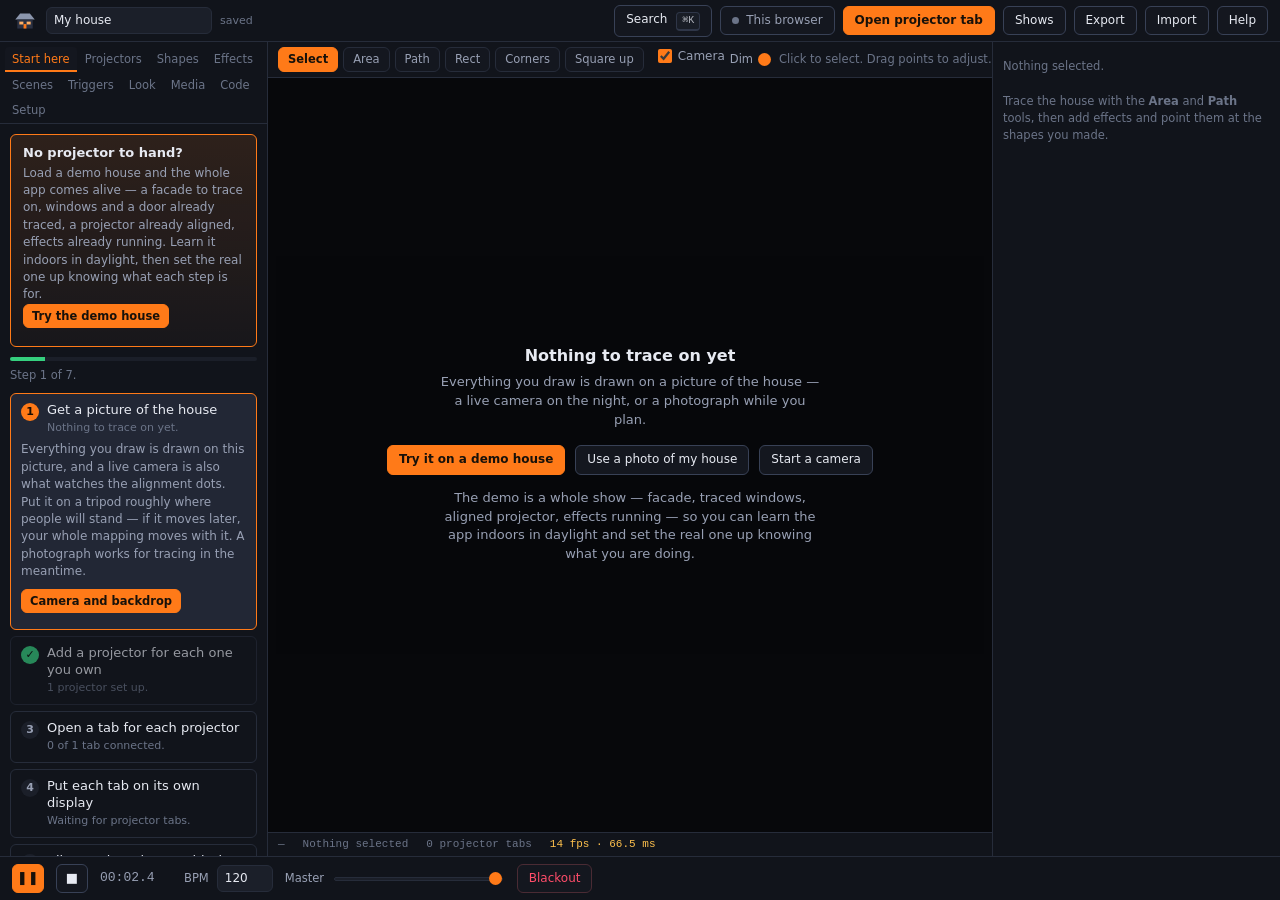
==== commit c9d98899: "A logo whose beam reaches the house, and icons drawn from it The beam in the logo stopped in mid-air" ====
--- a/index.html
+++ b/index.html
@@ -8,14 +8,20 @@
       name="description"
       content="Browser-based projection mapping for buildings. Multiple projectors via tabs, camera auto-alignment, programmable effects and path animations."
     />
-    <link rel="icon" href="data:image/svg+xml,<svg xmlns='http://www.w3.org/2000/svg' viewBox='0 0 100 100'><text y='.9em' font-size='90'>🎃</text></svg>" />
+    <link rel="icon" href="icons/app.svg" type="image/svg+xml" />
     <link rel="stylesheet" href="css/base.css" />
     <link rel="stylesheet" href="css/control.css" />
   </head>
   <body class="control-body">
     <header class="app-bar">
       <div class="app-bar-left">
-        <span class="logo" aria-hidden="true">◲</span>
+        <svg class="logo" viewBox="0 0 32 32" aria-hidden="true">
+          <path d="M4 15.5 L10 8 L22 8 L28 15.5 Z" fill="#8b96ad" />
+          <rect x="6.5" y="15.5" width="19" height="11" fill="#2b3142" />
+          <rect x="9" y="18" width="5" height="3.5" fill="#ffb066" />
+          <rect x="18" y="18" width="5" height="3.5" fill="#ffb066" />
+          <rect x="14.25" y="21" width="3.5" height="5.5" fill="#ff7a18" />
+        </svg>
         <input
           id="projectName"
           class="project-name"
--- a/css/control.css
+++ b/css/control.css
@@ -29,9 +29,10 @@
 }
 
 .logo {
-  color: var(--accent);
-  font-size: 18px;
-  line-height: 1;
+  display: block;
+  flex: none;
+  width: 26px;
+  height: 26px;
 }
 
 .project-name {
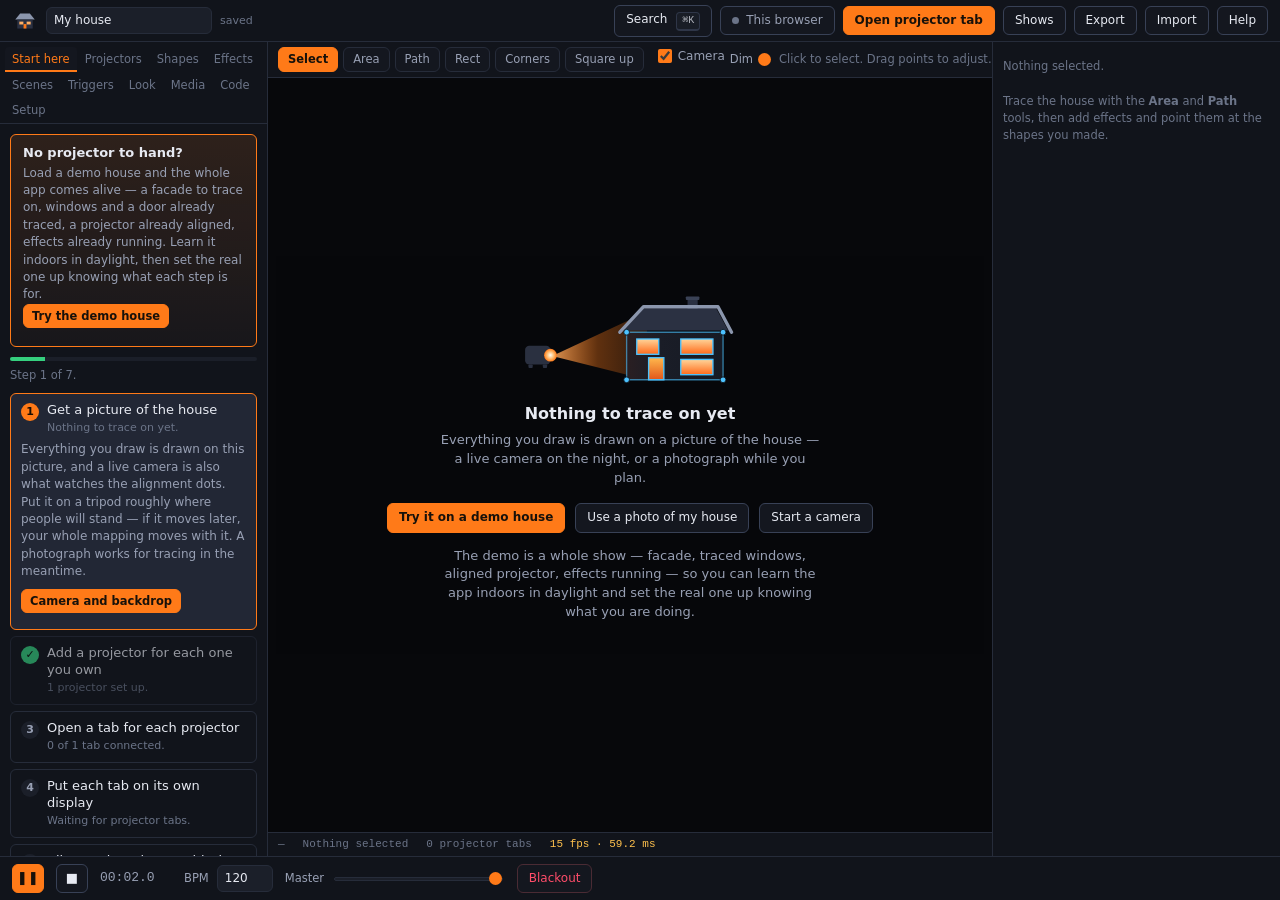
==== commit 360a48b5: "The empty stage opens with the logo The first thing somebody sees on opening the app with nothing lo" ====
--- a/index.html
+++ b/index.html
@@ -341,6 +341,7 @@
         <div class="stage-canvas-wrap" id="stageWrap">
           <canvas id="stage"></canvas>
           <div id="stageEmpty" class="stage-empty">
+            <img class="stage-empty-art" src="docs/assets/logo.svg" alt="" width="260" height="120" />
             <h2>Nothing to trace on yet</h2>
             <p>
               Everything you draw is drawn on a picture of the house — a live camera on the night, or
--- a/css/base.css
+++ b/css/base.css
@@ -323,18 +323,44 @@
   background: #241a11;
 }
 
+/*
+ * The name is what you are scanning the list for, so it is the last thing to
+ * give way. The subtitle used to be unshrinkable — `nowrap` with the default
+ * `min-width: auto` — which made the title the only thing in the row allowed
+ * to shrink, and in a narrow panel it shrank to nothing: a layer list of
+ * "Full-frame Wash · whole frame" rows with the layer's own name, "Night
+ * wash", squeezed out of every one, and the reorder arrows pushed off the end.
+ * Now both ellipsise, the subtitle three times as fast, and the title keeps a
+ * floor.
+ */
 .list-item .item-title {
   flex: 1 1 auto;
+  min-width: 4.5em;
   overflow: hidden;
   text-overflow: ellipsis;
   white-space: nowrap;
 }
 
 .list-item .item-sub {
+  flex: 0 3 auto;
+  min-width: 0;
+  overflow: hidden;
+  text-overflow: ellipsis;
   color: var(--text-faint);
   font-size: 11px;
   white-space: nowrap;
 }
+
+/* A title over its subtitle, for rows with more to say than one line holds. */
+.list-item .item-text {
+  flex: 1 1 auto;
+  min-width: 0;
+  display: flex;
+  flex-direction: column;
+  line-height: 1.3;
+}
+
+.list-item .item-text .item-title { flex: none; min-width: 0; }
 
 .list.compact .list-item { padding: 3px 7px; min-height: 24px; }
 
--- a/css/control.css
+++ b/css/control.css
@@ -226,6 +226,13 @@
 }
 
 .stage-empty p { max-width: 46ch; color: var(--text-dim); }
+
+/* The logo, so the first thing a new visitor sees is what the app is for. */
+.stage-empty-art {
+  width: 220px;
+  height: auto;
+  margin-bottom: 14px;
+}
 
 /* The overlay ignores pointer events so it can never swallow a stray click on
    the canvas; the buttons have to opt back in. */
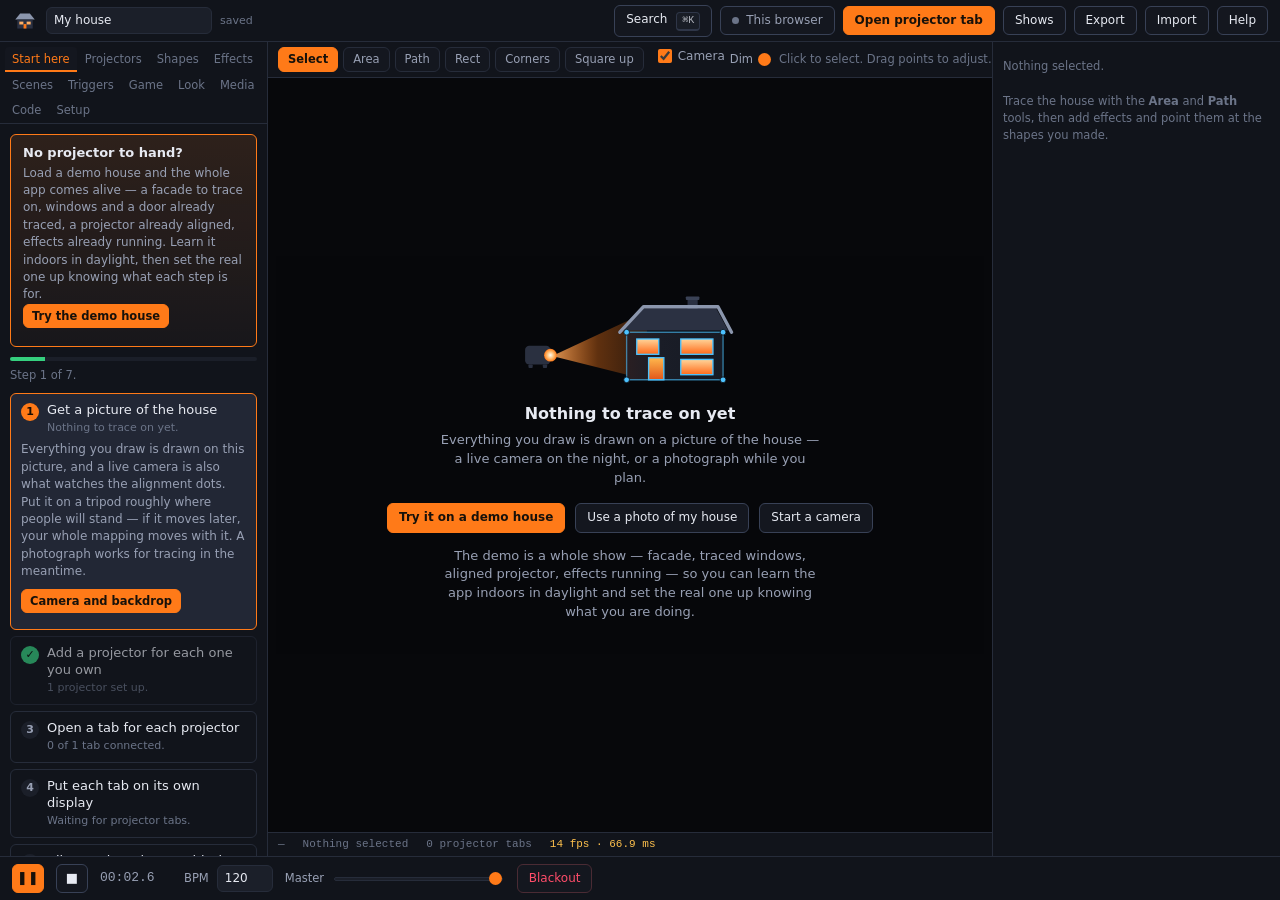
==== commit 6a339e81: "Dare game: state machine, tests, live diagram, Game panel and remote tab Trick-or-treaters press YES" ====
--- a/index.html
+++ b/index.html
@@ -59,6 +59,7 @@
           <button type="button" class="panel-tab" data-panel="layers" role="tab">Effects</button>
           <button type="button" class="panel-tab" data-panel="scenes" role="tab">Scenes</button>
           <button type="button" class="panel-tab" data-panel="triggers" role="tab">Triggers</button>
+          <button type="button" class="panel-tab" data-panel="game" role="tab">Game</button>
           <button type="button" class="panel-tab" data-panel="look" role="tab">Look</button>
           <button type="button" class="panel-tab" data-panel="media" role="tab">Media</button>
           <button type="button" class="panel-tab" data-panel="code" role="tab">Code</button>
@@ -134,6 +135,10 @@
             </div>
             <div id="triggerList" class="list"></div>
             <div id="motionStatus" class="panel-note"></div>
+          </section>
+
+          <section class="panel-page" data-page="game">
+            <div id="gamePanel"></div>
           </section>
 
           <section class="panel-page" data-page="look">
--- a/css/base.css
+++ b/css/base.css
@@ -484,3 +484,65 @@
 
 /* A status chip in a list row must not push the row into two lines. */
 .list-item .chip { flex: none; white-space: nowrap; }
+
+/* ------------------------------------------------------------------ *
+ * The dare game diagram (js/core/gameGraph.js)
+ *
+ * Shared by the control tab's Game panel and the remote. Everything is
+ * dimmed while the game is live except the current state and the ways out of
+ * it, because the question while testing is "what would this button do now?"
+ * ------------------------------------------------------------------ */
+
+.gg {
+  display: block;
+  width: 100%;
+  height: auto;
+  font-family: var(--font);
+  user-select: none;
+}
+
+.gg-zone {
+  fill: var(--text-faint);
+  font-size: 11px;
+  font-weight: 600;
+  letter-spacing: 0.08em;
+}
+.gg-zone-door { fill: var(--accent-2); }
+.gg-zone-rule { stroke: var(--line-strong); stroke-dasharray: 2 4; }
+
+.gg-edge path { fill: none; stroke: var(--line-strong); stroke-width: 1.6; }
+.gg-edge polygon { fill: var(--line-strong); }
+.gg-edge.gg-dim { opacity: 0.35; }
+.gg-edge.gg-off { opacity: 0.18; }
+.gg-edge.gg-off path { stroke-dasharray: 4 4; }
+.gg-edge.gg-live path { stroke: var(--text); stroke-width: 2.2; }
+.gg-edge.gg-live polygon { fill: var(--text); }
+.gg-edge.gg-last path { stroke: var(--accent); stroke-width: 2.6; }
+.gg-edge.gg-last polygon { fill: var(--accent); }
+
+.gg-label rect { fill: var(--bg-panel); stroke: var(--line); }
+.gg-label text { fill: var(--text-dim); font-size: 10.5px; }
+.gg-label.gg-dim { opacity: 0.35; }
+.gg-label.gg-off { opacity: 0.25; }
+.gg-label.gg-live rect { stroke: var(--text); }
+.gg-label.gg-live text { fill: var(--text); font-weight: 600; }
+.gg-label.gg-last rect { stroke: var(--accent); }
+
+.gg-node { cursor: pointer; }
+.gg-node > rect:first-of-type { fill: var(--bg-raised); stroke: var(--line-strong); stroke-width: 1.2; }
+.gg-node .gg-stripe { fill: var(--text-faint); }
+.gg-node.gg-zone-path .gg-stripe { fill: var(--accent); }
+.gg-node.gg-zone-door .gg-stripe { fill: var(--accent-2); }
+.gg-title { fill: var(--text); font-size: 13.5px; font-weight: 600; }
+.gg-sub { fill: var(--text-dim); font-size: 11px; }
+.gg-foot { fill: var(--text-faint); font-size: 10.5px; }
+.gg-node.gg-missing .gg-foot { fill: var(--warn); }
+.gg-node.gg-dim { opacity: 0.45; }
+.gg-node.gg-off { opacity: 0.3; }
+.gg-node.gg-was > rect:first-of-type { stroke: var(--accent-dim); }
+.gg-node.gg-current > rect:first-of-type { fill: #2a1a0c; stroke: var(--accent); stroke-width: 2.4; }
+.gg-node.gg-current .gg-foot { fill: var(--accent); }
+.gg-node:focus { outline: none; }
+.gg-node:focus-visible > rect:first-of-type { stroke: var(--accent-2); stroke-width: 2.4; }
+
+.gg-legend { fill: var(--text-faint); font-size: 11px; }
--- a/css/control.css
+++ b/css/control.css
@@ -1043,3 +1043,96 @@
 }
 
 .link-peers { margin-top: 6px; }
+
+/* ------------------------------------------------------------------ *
+ * Game panel
+ * ------------------------------------------------------------------ */
+
+.game-try .game-btn { min-width: 52px; font-weight: 600; touch-action: none; }
+.game-try .game-yes { border-color: var(--good); color: var(--good); }
+.game-try .game-no { border-color: var(--bad); color: var(--bad); }
+.game-try .game-door { border-color: var(--accent-2); color: var(--accent-2); }
+.game-try .game-treat { border-color: var(--warn); color: var(--warn); }
+.game-try .game-no.held { background: var(--bad); color: var(--bg); }
+
+.game-status {
+  margin: 4px 0 8px;
+  padding: 6px 8px;
+  border: 1px solid var(--line);
+  border-radius: var(--radius);
+  color: var(--text-dim);
+  font-size: 12px;
+}
+.game-status.on { border-color: var(--accent); color: var(--text); }
+
+.game-graph {
+  margin: 4px 0 10px;
+  border: 1px solid var(--line);
+  border-radius: var(--radius);
+  background: var(--bg);
+  overflow: hidden;
+}
+
+/* The panel is narrow and the diagram is wide; enlarged, it floats over the
+   stage at a size you can read, and the panel keeps working beside it. */
+.game-graph.wide {
+  position: fixed;
+  z-index: 40;
+  left: 50%;
+  top: 56px;
+  width: min(1240px, calc(100vw - 32px));
+  transform: translateX(-50%);
+  padding: 8px;
+  box-shadow: 0 12px 40px rgba(0, 0, 0, 0.6);
+}
+
+.game-problems {
+  margin: 0 0 10px;
+  padding: 6px 8px 6px 24px;
+  border: 1px solid var(--warn);
+  border-radius: var(--radius);
+  color: var(--warn);
+  font-size: 11.5px;
+}
+
+.game-section {
+  padding: 4px 6px;
+  margin: 0 -6px 4px;
+  border-radius: var(--radius);
+}
+.game-section.flash { animation: game-flash 1.4s ease-out; }
+@keyframes game-flash {
+  from { background: rgba(255, 122, 24, 0.25); }
+  to { background: transparent; }
+}
+
+.game-slot-head { margin: 6px 0 4px; font-size: 12px; }
+.game-section select,
+.game-rung select { flex: 1 1 auto; min-width: 0; }
+
+.game-button code,
+.game-learn code {
+  flex: 1 1 auto;
+  min-width: 0;
+  overflow: hidden;
+  text-overflow: ellipsis;
+  white-space: nowrap;
+  font-size: 11px;
+  color: var(--text-dim);
+}
+.game-learn .btn { flex: none; }
+
+.game-timing summary { cursor: pointer; color: var(--text-dim); margin: 10px 0 6px; }
+.game-timing input { width: 80px; }
+.game-timing .unit { flex: none; color: var(--text-faint); font-size: 11px; }
+
+.game-log-row {
+  display: flex;
+  gap: 8px;
+  font-size: 11.5px;
+  color: var(--text-faint);
+  padding: 1px 0;
+}
+.game-log-row.acted { color: var(--text); }
+.game-log-row .ago { flex: 0 0 32px; text-align: right; }
+.game-log-row .who { flex: 0 0 90px; overflow: hidden; text-overflow: ellipsis; white-space: nowrap; }
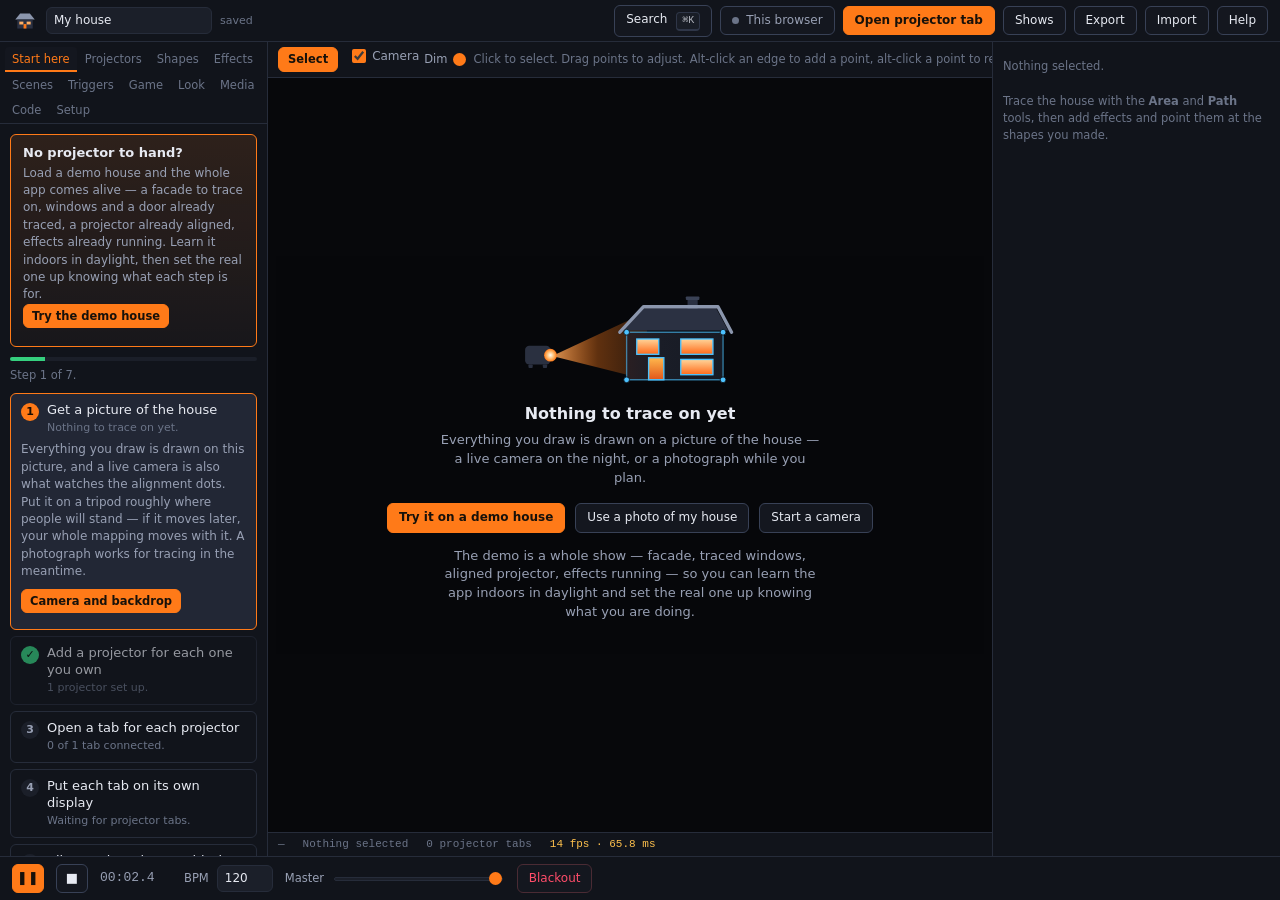
==== commit 77722f6f: "Delete all scenes, and clear everything but the house Scenes gets a Delete all button: every scene g" ====
--- a/index.html
+++ b/index.html
@@ -111,6 +111,7 @@
           <section class="panel-page" data-page="scenes">
             <div class="panel-actions">
               <button type="button" class="btn small primary" id="btnCaptureScene">Save current as scene</button>
+              <button type="button" class="btn small danger" id="btnClearScenes">Delete all</button>
             </div>
             <div id="sceneList" class="list"></div>
             <h3 class="panel-heading">Unattended playlist</h3>
@@ -317,6 +318,7 @@
             <h3 class="panel-heading">Storage</h3>
             <div id="storageDetail" class="panel-note"></div>
             <div class="panel-actions">
+              <button type="button" class="btn small danger" id="btnClearShow" title="Remove every effect, scene, trigger and the game; keep the traced house, projectors, photo and media">Clear everything but the house</button>
               <button type="button" class="btn small danger" id="btnResetProject">Start a new show</button>
             </div>
           </section>
--- a/css/base.css
+++ b/css/base.css
@@ -546,3 +546,6 @@
 .gg-node:focus-visible > rect:first-of-type { stroke: var(--accent-2); stroke-width: 2.4; }
 
 .gg-legend { fill: var(--text-faint); font-size: 11px; }
+.gg-sub.gg-words { fill: #ffb26b; font-style: italic; }
+.gg-node.gg-selected > rect:first-of-type { stroke: var(--accent-2); stroke-width: 2.6; }
+.gg-node:hover > rect:first-of-type { stroke: var(--text-dim); }
--- a/css/control.css
+++ b/css/control.css
@@ -1045,36 +1045,112 @@
 .link-peers { margin-top: 6px; }
 
 /* ------------------------------------------------------------------ *
- * Game panel
+ * Game panel (js/control/gamePanel.js)
+ *
+ * A timeline of the visit: a card per moment, joined by a rail, the live one
+ * lit. Cards on the path have an orange edge and cards at the door a blue one,
+ * the same colours the diagram uses, because that difference — can they read
+ * it from there? — is the one that decides what belongs on the card.
  * ------------------------------------------------------------------ */
 
-.game-try .game-btn { min-width: 52px; font-weight: 600; touch-action: none; }
-.game-try .game-yes { border-color: var(--good); color: var(--good); }
-.game-try .game-no { border-color: var(--bad); color: var(--bad); }
-.game-try .game-door { border-color: var(--accent-2); color: var(--accent-2); }
-.game-try .game-treat { border-color: var(--warn); color: var(--warn); }
-.game-try .game-no.held { background: var(--bad); color: var(--bg); }
-
-.game-status {
-  margin: 4px 0 8px;
+/* The strip along the top stays in view while the timeline scrolls under it,
+   so the buttons that play the game are always one click away. */
+.glive {
+  position: sticky;
+  top: -10px;
+  z-index: 2;
+  margin: -10px -10px 10px;
+  padding: 10px 10px 8px;
+  background: var(--bg-panel);
+  border-bottom: 1px solid var(--line);
+  display: grid;
+  grid-template-columns: auto 1fr;
+  gap: 6px 10px;
+  align-items: center;
+}
+.glive-switch { display: flex; align-items: center; gap: 6px; font-weight: 600; white-space: nowrap; }
+.glive-status { color: var(--text-dim); font-size: 12px; min-width: 0; overflow: hidden; text-overflow: ellipsis; white-space: nowrap; }
+.glive-status.on { color: var(--accent); font-weight: 600; }
+.glive-pad { grid-column: 1 / -1; display: flex; gap: 5px; }
+.glive-pad .btn { flex: 1 1 0; padding: 7px 0; font-weight: 700; letter-spacing: 0.04em; touch-action: none; }
+.glive-pad .game-reset { flex: 0 0 34px; }
+.game-btn.game-yes { border-color: var(--good); color: var(--good); }
+.game-btn.game-no { border-color: var(--bad); color: var(--bad); }
+.game-btn.game-door { border-color: var(--accent-2); color: var(--accent-2); }
+.game-btn.game-no.held { background: var(--bad); color: var(--bg); }
+
+.gstarter {
+  margin: 0 0 12px;
+  padding: 12px;
+  border: 1px solid var(--accent-dim);
+  border-radius: var(--radius-lg);
+  background: linear-gradient(160deg, rgba(255, 122, 24, 0.12), transparent 70%);
+}
+.gstarter strong { font-size: 14px; }
+.gstarter p { margin: 6px 0 10px; color: var(--text-dim); font-size: 12px; line-height: 1.5; }
+.gstarter em { color: var(--text); font-style: normal; }
+.gstarter .btn { width: 100%; padding: 8px; }
+
+.gstep-zone {
+  flex: none;
+  font-size: 9.5px;
+  font-weight: 700;
+  letter-spacing: 0.08em;
+  color: var(--text-faint);
+  cursor: help;
+}
+.gstep-play { flex: none; color: var(--good); }
+
+.gstep-what { display: flex; flex-wrap: wrap; gap: 3px; margin: 0 0 6px; }
+.gstep-what .chip { font-size: 10.5px; padding: 0 6px; }
+
+.gstep-words {
+  display: block;
+  width: 100%;
+  margin: 0 0 6px;
   padding: 6px 8px;
+  resize: vertical;
+  border: 1px solid var(--line-strong);
+  border-radius: var(--radius);
+  background: var(--bg);
+  color: #ffb26b;
+  font-family: Impact, 'Arial Narrow Bold', var(--font);
+  font-size: 15px;
+  letter-spacing: 0.04em;
+  line-height: 1.2;
+  text-align: center;
+}
+.gstep-words:focus { outline: none; border-color: var(--accent); }
+.gstep-warn { margin: -2px 0 6px; color: var(--warn); font-size: 11px; }
+
+.gstep-choose { display: flex; align-items: center; gap: 5px; }
+.gstep-choose > span:first-child { flex: none; color: var(--text-faint); font-size: 11px; }
+.gstep-choose select { flex: 1 1 auto; min-width: 0; font-size: 11.5px; }
+.gstep-choose input[type='number'] { width: 52px; flex: none; }
+.gstep-choose .unit { flex: none; color: var(--text-faint); font-size: 11px; }
+
+
+.game-problems {
+  margin: 0 0 10px;
+  padding: 6px 8px 6px 24px;
+  border: 1px solid var(--warn);
+  border-radius: var(--radius);
+  color: var(--warn);
+  font-size: 11.5px;
+}
+
+.game-fold { margin: 0 0 6px; border-top: 1px solid var(--line); }
+.game-fold summary { cursor: pointer; color: var(--text-dim); padding: 8px 0 6px; font-weight: 600; font-size: 12px; }
+.game-fold-body { padding: 0 0 8px; }
+.gtl-footer { margin-top: 10px; }
+
+.game-graph {
+  margin: 4px 0 6px;
   border: 1px solid var(--line);
   border-radius: var(--radius);
-  color: var(--text-dim);
-  font-size: 12px;
-}
-.game-status.on { border-color: var(--accent); color: var(--text); }
-
-.game-graph {
-  margin: 4px 0 10px;
-  border: 1px solid var(--line);
-  border-radius: var(--radius);
   background: var(--bg);
   overflow: hidden;
 }
-
-/* The panel is narrow and the diagram is wide; enlarged, it floats over the
-   stage at a size you can read, and the panel keeps working beside it. */
 .game-graph.wide {
   position: fixed;
   z-index: 40;
@@ -1086,30 +1162,6 @@
   box-shadow: 0 12px 40px rgba(0, 0, 0, 0.6);
 }
 
-.game-problems {
-  margin: 0 0 10px;
-  padding: 6px 8px 6px 24px;
-  border: 1px solid var(--warn);
-  border-radius: var(--radius);
-  color: var(--warn);
-  font-size: 11.5px;
-}
-
-.game-section {
-  padding: 4px 6px;
-  margin: 0 -6px 4px;
-  border-radius: var(--radius);
-}
-.game-section.flash { animation: game-flash 1.4s ease-out; }
-@keyframes game-flash {
-  from { background: rgba(255, 122, 24, 0.25); }
-  to { background: transparent; }
-}
-
-.game-slot-head { margin: 6px 0 4px; font-size: 12px; }
-.game-section select,
-.game-rung select { flex: 1 1 auto; min-width: 0; }
-
 .game-button code,
 .game-learn code {
   flex: 1 1 auto;
@@ -1121,18 +1173,110 @@
   color: var(--text-dim);
 }
 .game-learn .btn { flex: none; }
-
-.game-timing summary { cursor: pointer; color: var(--text-dim); margin: 10px 0 6px; }
-.game-timing input { width: 80px; }
-.game-timing .unit { flex: none; color: var(--text-faint); font-size: 11px; }
-
-.game-log-row {
-  display: flex;
-  gap: 8px;
-  font-size: 11.5px;
-  color: var(--text-faint);
-  padding: 1px 0;
-}
+.game-fold input[type='number'] { width: 80px; }
+.game-fold .unit { flex: none; color: var(--text-faint); font-size: 11px; }
+
+.game-log-row { display: flex; gap: 8px; font-size: 11.5px; color: var(--text-faint); padding: 1px 0; }
 .game-log-row.acted { color: var(--text); }
 .game-log-row .ago { flex: 0 0 32px; text-align: right; }
 .game-log-row .who { flex: 0 0 90px; overflow: hidden; text-overflow: ellipsis; white-space: nowrap; }
+.gstep-tools { margin-top: 5px; }
+.gstep-spacer { flex: 1 1 auto; }
+@supports (field-sizing: content) {
+  .gstep-words { field-sizing: content; min-height: 2.6em; }
+}
+.glive-rehearse { grid-column: 1 / -1; }
+.glive-rehearse.on { border-color: var(--accent); color: var(--accent); }
+
+/* ------------------------------------------------------------------ *
+ * Game editor (js/control/gameEditor.js): the tree, and the moment
+ * clicked on it, over the stage.
+ * ------------------------------------------------------------------ */
+
+.gopen { margin: 0 0 12px; }
+.gopen-graph { cursor: zoom-in; margin-bottom: 8px; }
+.gopen .btn.primary { width: 100%; padding: 8px; }
+
+.geditor {
+  position: fixed;
+  inset: 16px;
+  z-index: 50;
+  display: flex;
+  flex-direction: column;
+  background: var(--bg-panel);
+  border: 1px solid var(--line-strong);
+  border-radius: var(--radius-lg);
+  box-shadow: 0 20px 60px rgba(0, 0, 0, 0.7);
+  overflow: hidden;
+}
+.geditor-head {
+  display: flex;
+  align-items: center;
+  gap: 12px;
+  padding: 10px 14px;
+  border-bottom: 1px solid var(--line);
+  flex-wrap: wrap;
+}
+.geditor-head strong { font-size: 15px; }
+.geditor-head .glive-status { flex: 1 1 200px; }
+.geditor-head .glive-pad { flex: 0 0 auto; }
+.geditor-head .glive-pad .btn { flex: none; min-width: 64px; padding: 6px 10px; }
+.geditor-head .btn.on { border-color: var(--accent); color: var(--accent); }
+
+.geditor-body { flex: 1 1 auto; min-height: 0; display: grid; grid-template-columns: minmax(0, 1fr) 400px; }
+.geditor-map { overflow: auto; padding: 14px; }
+.geditor-graph { background: var(--bg); border: 1px solid var(--line); border-radius: var(--radius); }
+.geditor-graph .gg-node { cursor: pointer; }
+.geditor-hint { color: var(--text-faint); font-size: 12px; margin: 8px 2px; }
+.geditor-side { overflow-y: auto; padding: 14px 16px 30px; border-left: 1px solid var(--line); background: var(--bg-raised); }
+
+.ge-title { display: flex; align-items: baseline; gap: 10px; }
+.ge-title h2 { margin: 0; font-size: 18px; }
+.ge-title.ge-title.ge-note { color: var(--text-dim); margin: 4px 0 10px; }
+.ge-levels { display: flex; flex-wrap: wrap; gap: 4px; margin-bottom: 10px; }
+.ge-levels .chip { cursor: pointer; }
+
+.ge-section { border-top: 1px solid var(--line); padding: 12px 0 6px; }
+.ge-section h3 { margin: 0 0 6px; font-size: 12px; letter-spacing: 0.06em; text-transform: uppercase; color: var(--text-dim); }
+.ge-help { color: var(--text-faint); font-size: 11.5px; margin: 0 0 8px; }
+
+.ge-beat { display: grid; grid-template-columns: 18px minmax(0, 1fr); gap: 4px 6px; margin-bottom: 8px; }
+.ge-beat-n { color: var(--text-faint); font-weight: 700; padding-top: 8px; text-align: right; }
+.ge-beat .gstep-words { margin: 0; }
+.ge-beat-tools { grid-column: 2; display: flex; align-items: center; gap: 5px; }
+.ge-beat-tools input { width: 60px; }
+.ge-beat-tools .unit { color: var(--text-faint); font-size: 11px; flex: 1 1 auto; }
+
+.ge-ladder { margin-top: 10px; display: grid; gap: 3px; }
+.ge-rung { display: flex; align-items: center; gap: 4px; }
+.ge-rung-name {
+  flex: 1 1 auto;
+  text-align: left;
+  background: none;
+  border: 1px solid transparent;
+  border-radius: var(--radius);
+  color: var(--text-dim);
+  padding: 3px 6px;
+  cursor: pointer;
+}
+.ge-rung.on .ge-rung-name { border-color: var(--accent); color: var(--text); }
+.ge-ladder select { margin-top: 4px; }
+
+.ge-next { list-style: none; margin: 0 0 8px; padding: 0; display: grid; gap: 4px; }
+.ge-next li { display: flex; align-items: center; gap: 6px; }
+.ge-when { flex: 0 1 auto; font-size: 12px; color: var(--text-dim); }
+.ge-when.ev-yes { color: var(--good); font-weight: 700; }
+.ge-when.ev-no, .ge-when.ev-long-no { color: var(--bad); font-weight: 700; }
+.ge-when.ev-door { color: var(--accent-2); font-weight: 700; }
+.ge-when.ev-treat { color: var(--warn); font-weight: 700; }
+.ge-arrow { color: var(--text-faint); }
+.ge-to {
+  background: var(--bg-input);
+  border: 1px solid var(--line-strong);
+  border-radius: 999px;
+  color: var(--text);
+  padding: 2px 10px;
+  cursor: pointer;
+  font-size: 12px;
+}
+.ge-to:hover { border-color: var(--accent-2); }
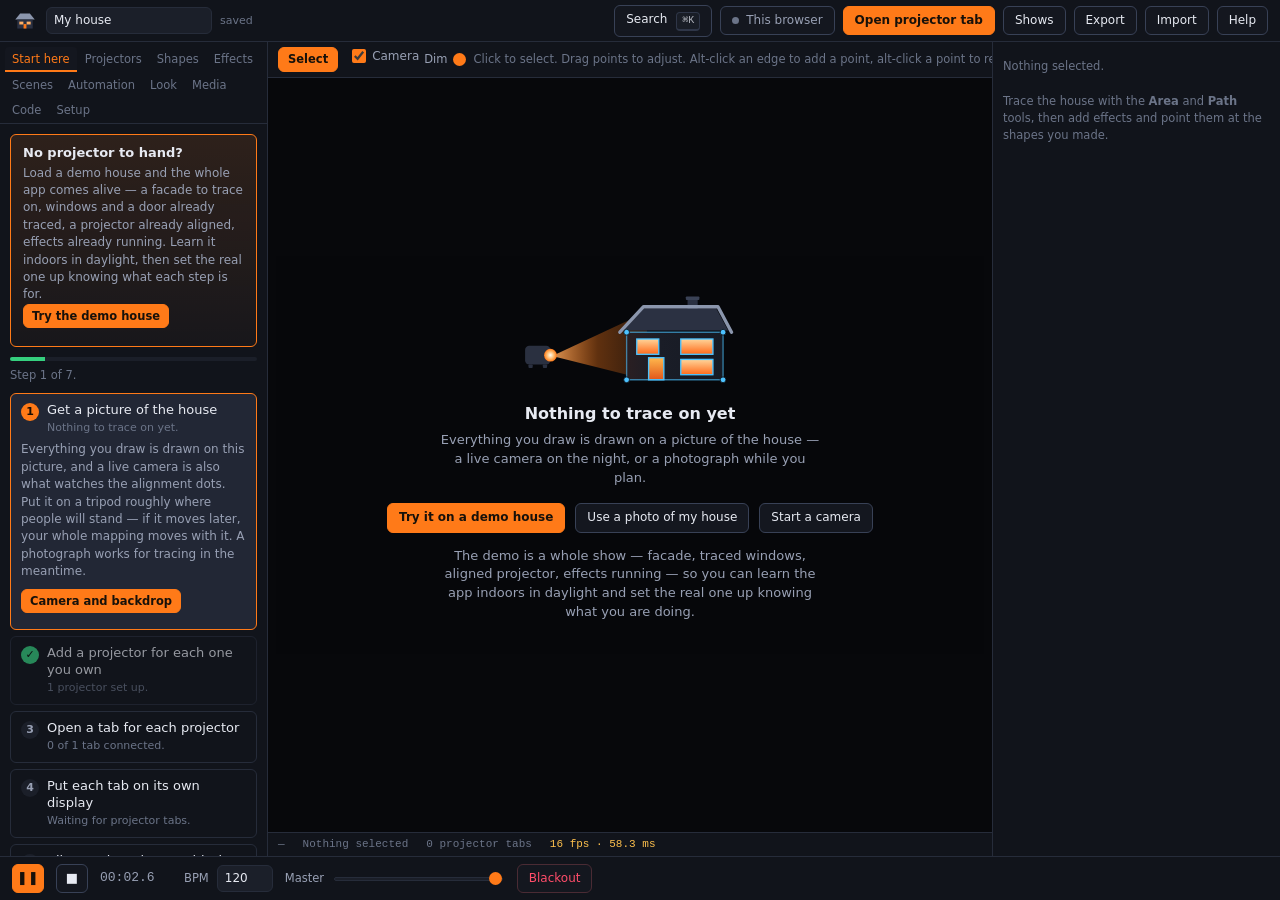
==== commit 6540dbc7: "Automation: steps and transitions instead of the dare game; triggers removed The game becomes a plai" ====
--- a/index.html
+++ b/index.html
@@ -58,8 +58,7 @@
           <button type="button" class="panel-tab" data-panel="shapes" role="tab">Shapes</button>
           <button type="button" class="panel-tab" data-panel="layers" role="tab">Effects</button>
           <button type="button" class="panel-tab" data-panel="scenes" role="tab">Scenes</button>
-          <button type="button" class="panel-tab" data-panel="triggers" role="tab">Triggers</button>
-          <button type="button" class="panel-tab" data-panel="game" role="tab">Game</button>
+          <button type="button" class="panel-tab" data-panel="game" role="tab">Automation</button>
           <button type="button" class="panel-tab" data-panel="look" role="tab">Look</button>
           <button type="button" class="panel-tab" data-panel="media" role="tab">Media</button>
           <button type="button" class="panel-tab" data-panel="code" role="tab">Code</button>
@@ -124,20 +123,6 @@
             <button type="button" class="btn" id="btnRunShow">Run show</button>
           </section>
 
-          <section class="panel-page" data-page="triggers">
-            <p class="panel-note">
-              A trigger jumps to a scene, holds it for a few seconds and then puts back whatever was
-              playing. Point <strong>motion</strong> at the path and the house reacts when somebody
-              walks up it.
-            </p>
-            <div class="panel-actions">
-              <button type="button" class="btn small primary" id="btnAddTrigger">Add trigger</button>
-              <button type="button" class="btn small danger" id="btnDeleteTrigger">Delete</button>
-            </div>
-            <div id="triggerList" class="list"></div>
-            <div id="motionStatus" class="panel-note"></div>
-          </section>
-
           <section class="panel-page" data-page="game">
             <div id="gamePanel"></div>
           </section>
@@ -160,7 +145,7 @@
             <p class="panel-note">
               Files stay on this machine, stored in the browser. Every projector tab reads video and
               images from the same local store, so nothing is uploaded and nothing is re-encoded.
-              Sounds play from this tab only — pick them from a trigger.
+              Sounds play from this tab only — pick one for a step in the Automation editor.
             </p>
             <div id="mediaList" class="list"></div>
             <div id="storageInfo" class="panel-note"></div>
@@ -318,7 +303,7 @@
             <h3 class="panel-heading">Storage</h3>
             <div id="storageDetail" class="panel-note"></div>
             <div class="panel-actions">
-              <button type="button" class="btn small danger" id="btnClearShow" title="Remove every effect, scene, trigger and the game; keep the traced house, projectors, photo and media">Clear everything but the house</button>
+              <button type="button" class="btn small danger" id="btnClearShow" title="Remove every effect, scene and the automation; keep the traced house, projectors, photo and media">Clear everything but the house</button>
               <button type="button" class="btn small danger" id="btnResetProject">Start a new show</button>
             </div>
           </section>
--- a/css/base.css
+++ b/css/base.css
@@ -486,7 +486,7 @@
 .list-item .chip { flex: none; white-space: nowrap; }
 
 /* ------------------------------------------------------------------ *
- * The dare game diagram (js/core/gameGraph.js)
+ * The automation diagram (js/core/gameGraph.js)
  *
  * Shared by the control tab's Game panel and the remote. Everything is
  * dimmed while the game is live except the current state and the ways out of
@@ -549,3 +549,8 @@
 .gg-sub.gg-words { fill: #ffb26b; font-style: italic; }
 .gg-node.gg-selected > rect:first-of-type { stroke: var(--accent-2); stroke-width: 2.6; }
 .gg-node:hover > rect:first-of-type { stroke: var(--text-dim); }
+
+/* Automation diagram: the start step and the steps that ring indoors. */
+.gg-node.gg-start .gg-stripe { fill: var(--good); }
+.gg-node.gg-alert .gg-stripe { fill: var(--accent-2); }
+.gg-node .gg-stripe { fill: var(--accent); }
--- a/css/control.css
+++ b/css/control.css
@@ -1280,3 +1280,16 @@
   font-size: 12px;
 }
 .ge-to:hover { border-color: var(--accent-2); }
+
+/* The automation editor's step panel. */
+.glive-restart { grid-column: 1 / -1; font-weight: 700; }
+.ge-name { width: 100%; font-size: 17px; font-weight: 600; padding: 6px 8px; }
+.ge-note { margin: 6px 0 10px; }
+.ge-scene-row { display: flex; gap: 6px; align-items: center; margin-bottom: 6px; }
+.ge-scene-row select { flex: 1 1 auto; min-width: 0; }
+.ge-effects { display: grid; grid-template-columns: 1fr 1fr; gap: 2px 10px; margin-bottom: 6px; }
+.ge-effects .inline-check { font-size: 12px; min-width: 0; overflow: hidden; text-overflow: ellipsis; white-space: nowrap; }
+.ge-row { display: flex; align-items: center; justify-content: space-between; gap: 8px; margin-top: 4px; }
+.ge-next select { flex: 1 1 auto; min-width: 0; }
+.ge-seconds { width: 64px; }
+.geditor-map .geditor-graph { overflow: auto; }
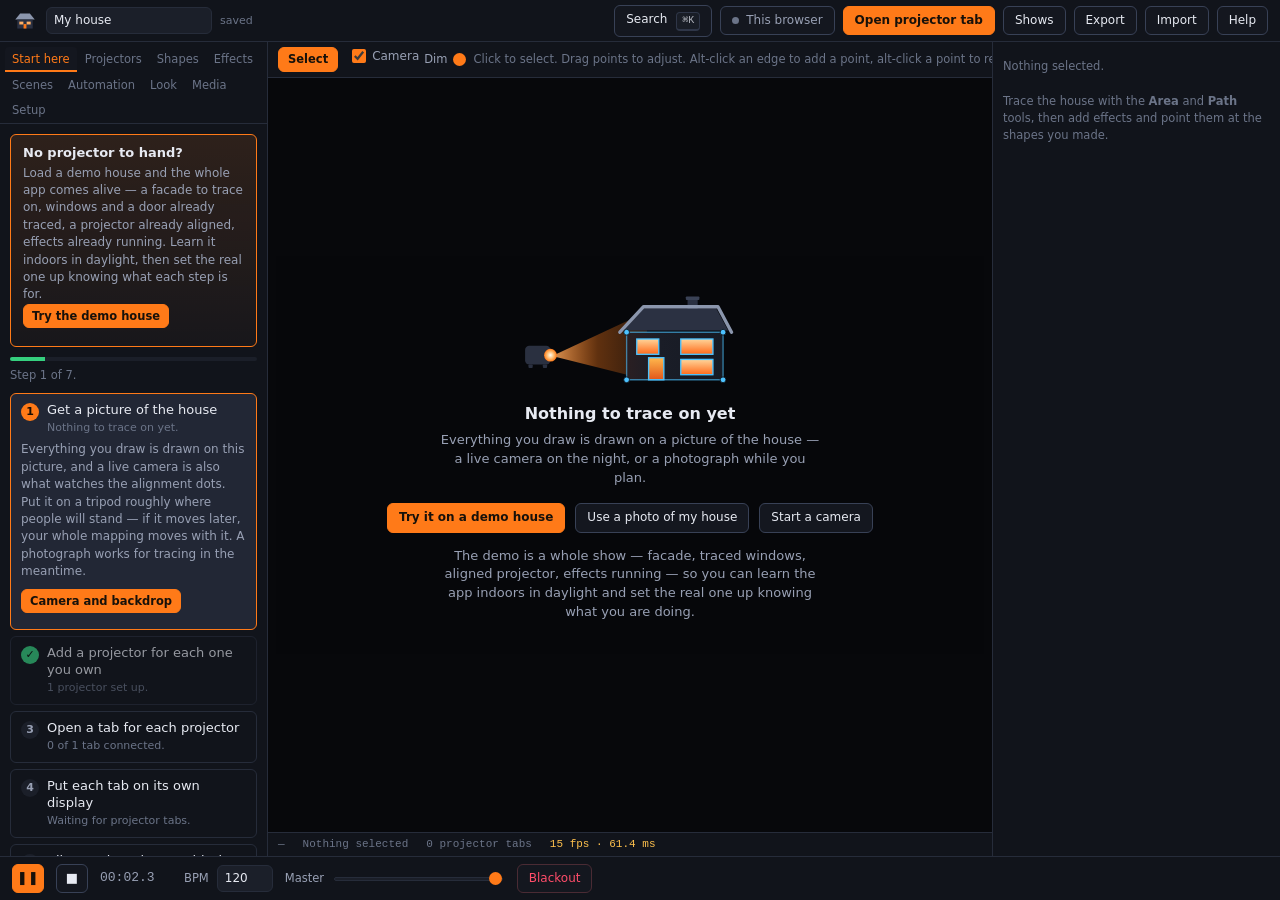
==== commit bc95fda2: "Remove the Code tab The in-app effect editor goes: its tab, panel, wiring and styles. Custom effects" ====
--- a/index.html
+++ b/index.html
@@ -61,7 +61,6 @@
           <button type="button" class="panel-tab" data-panel="game" role="tab">Automation</button>
           <button type="button" class="panel-tab" data-panel="look" role="tab">Look</button>
           <button type="button" class="panel-tab" data-panel="media" role="tab">Media</button>
-          <button type="button" class="panel-tab" data-panel="code" role="tab">Code</button>
           <button type="button" class="panel-tab" data-panel="settings" role="tab">Setup</button>
         </nav>
 
@@ -149,31 +148,6 @@
             </p>
             <div id="mediaList" class="list"></div>
             <div id="storageInfo" class="panel-note"></div>
-          </section>
-
-          <section class="panel-page" data-page="code">
-            <div class="panel-actions">
-              <button type="button" class="btn small primary" id="btnNewEffect">New effect</button>
-              <button type="button" class="btn small" id="btnDeleteEffect">Delete</button>
-              <button type="button" class="btn small" id="btnEffectDocs">API reference</button>
-            </div>
-            <select id="effectPicker" class="select-full" aria-label="Custom effect"></select>
-            <div class="code-wrap">
-              <div class="code-gutter" id="codeGutter" aria-hidden="true"></div>
-              <textarea
-                id="codeEditor"
-                class="code-editor"
-                spellcheck="false"
-                autocomplete="off"
-                autocapitalize="off"
-                aria-label="Effect source code"
-              ></textarea>
-            </div>
-            <div class="code-status" id="codeStatus"></div>
-            <div class="panel-actions">
-              <button type="button" class="btn small primary" id="btnApplyCode">Apply (Ctrl+Enter)</button>
-              <span class="panel-note inline" id="codeHint">Changes go live in every projector tab.</span>
-            </div>
           </section>
 
           <section class="panel-page" data-page="settings">
--- a/css/control.css
+++ b/css/control.css
@@ -509,57 +509,6 @@
 /* Code editor                                                         */
 /* ------------------------------------------------------------------ */
 
-.code-wrap {
-  display: flex;
-  border: 1px solid var(--line);
-  border-radius: var(--radius);
-  background: var(--bg-input);
-  overflow: hidden;
-  height: clamp(240px, 42vh, 560px);
-  margin-bottom: 6px;
-}
-
-.code-gutter {
-  flex: 0 0 auto;
-  padding: 8px 6px 8px 8px;
-  background: #161a22;
-  border-right: 1px solid var(--line);
-  color: var(--text-faint);
-  font-family: var(--mono);
-  font-size: 11px;
-  line-height: 1.55;
-  text-align: right;
-  user-select: none;
-  overflow: hidden;
-  white-space: pre;
-}
-
-.code-editor {
-  flex: 1 1 auto;
-  border: none;
-  border-radius: 0;
-  background: transparent;
-  padding: 8px;
-  font-family: var(--mono);
-  font-size: 11.5px;
-  line-height: 1.55;
-  resize: none;
-  white-space: pre;
-  overflow: auto;
-  tab-size: 2;
-}
-
-.code-status {
-  font-family: var(--mono);
-  font-size: 11px;
-  color: var(--text-faint);
-  margin-bottom: 6px;
-  min-height: 16px;
-  white-space: pre-wrap;
-}
-
-.code-status.bad { color: var(--bad); }
-.code-status.good { color: var(--good); }
 
 /* ------------------------------------------------------------------ */
 /* Help                                                                */
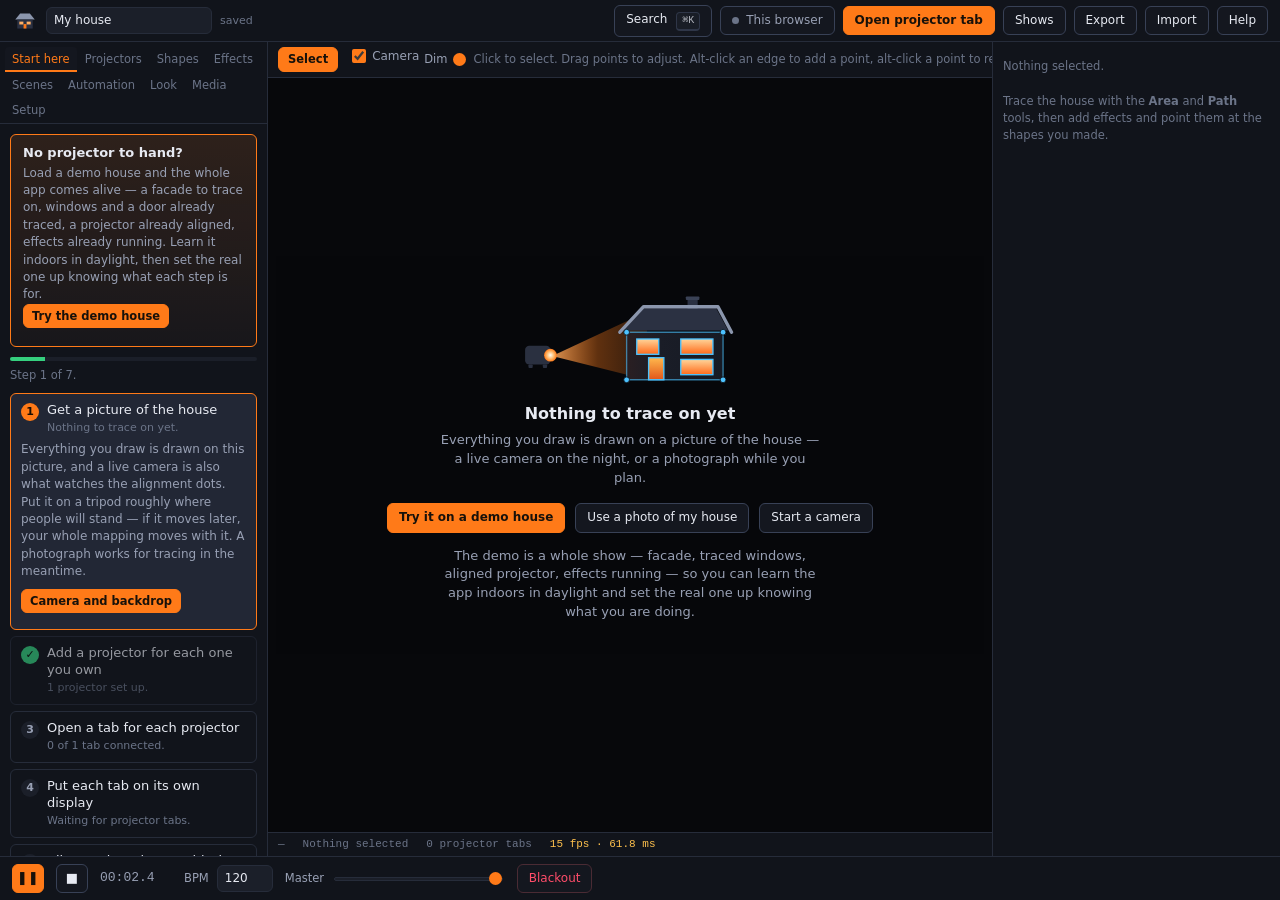
==== commit e249c259: "Sound: real recordings, and the wall says when Every voice was noise through filters, which is a sto" ====
--- a/index.html
+++ b/index.html
@@ -248,11 +248,12 @@
 
             <h3 class="panel-heading">The sound of the show</h3>
             <p class="panel-note">
-              Water lapping, legs skittering, thunder on the flash. Synthesised
-              from whatever layers are on, and played here — this is the machine
-              with the speakers. Each layer's own level is under it in the
-              inspector and on the remote; where several layers make the same
-              noise, one of them carries it and holds the fader.
+              Thunder on the flash, bricks out of the wall, something wet
+              behind them. Real recordings, picked by whatever layers are on,
+              and played here — this is the machine with the speakers. Each
+              layer's own level is under it in the inspector and on the remote;
+              where several layers make the same noise, one of them carries it
+              and holds the fader.
             </p>
             <label class="inline-check"><input type="checkbox" id="soundEnabled" /> Play the ambience</label>
             <label class="field"><span>Volume</span><input type="range" id="soundMaster" min="0" max="1" step="0.01" value="0.7" /></label>
